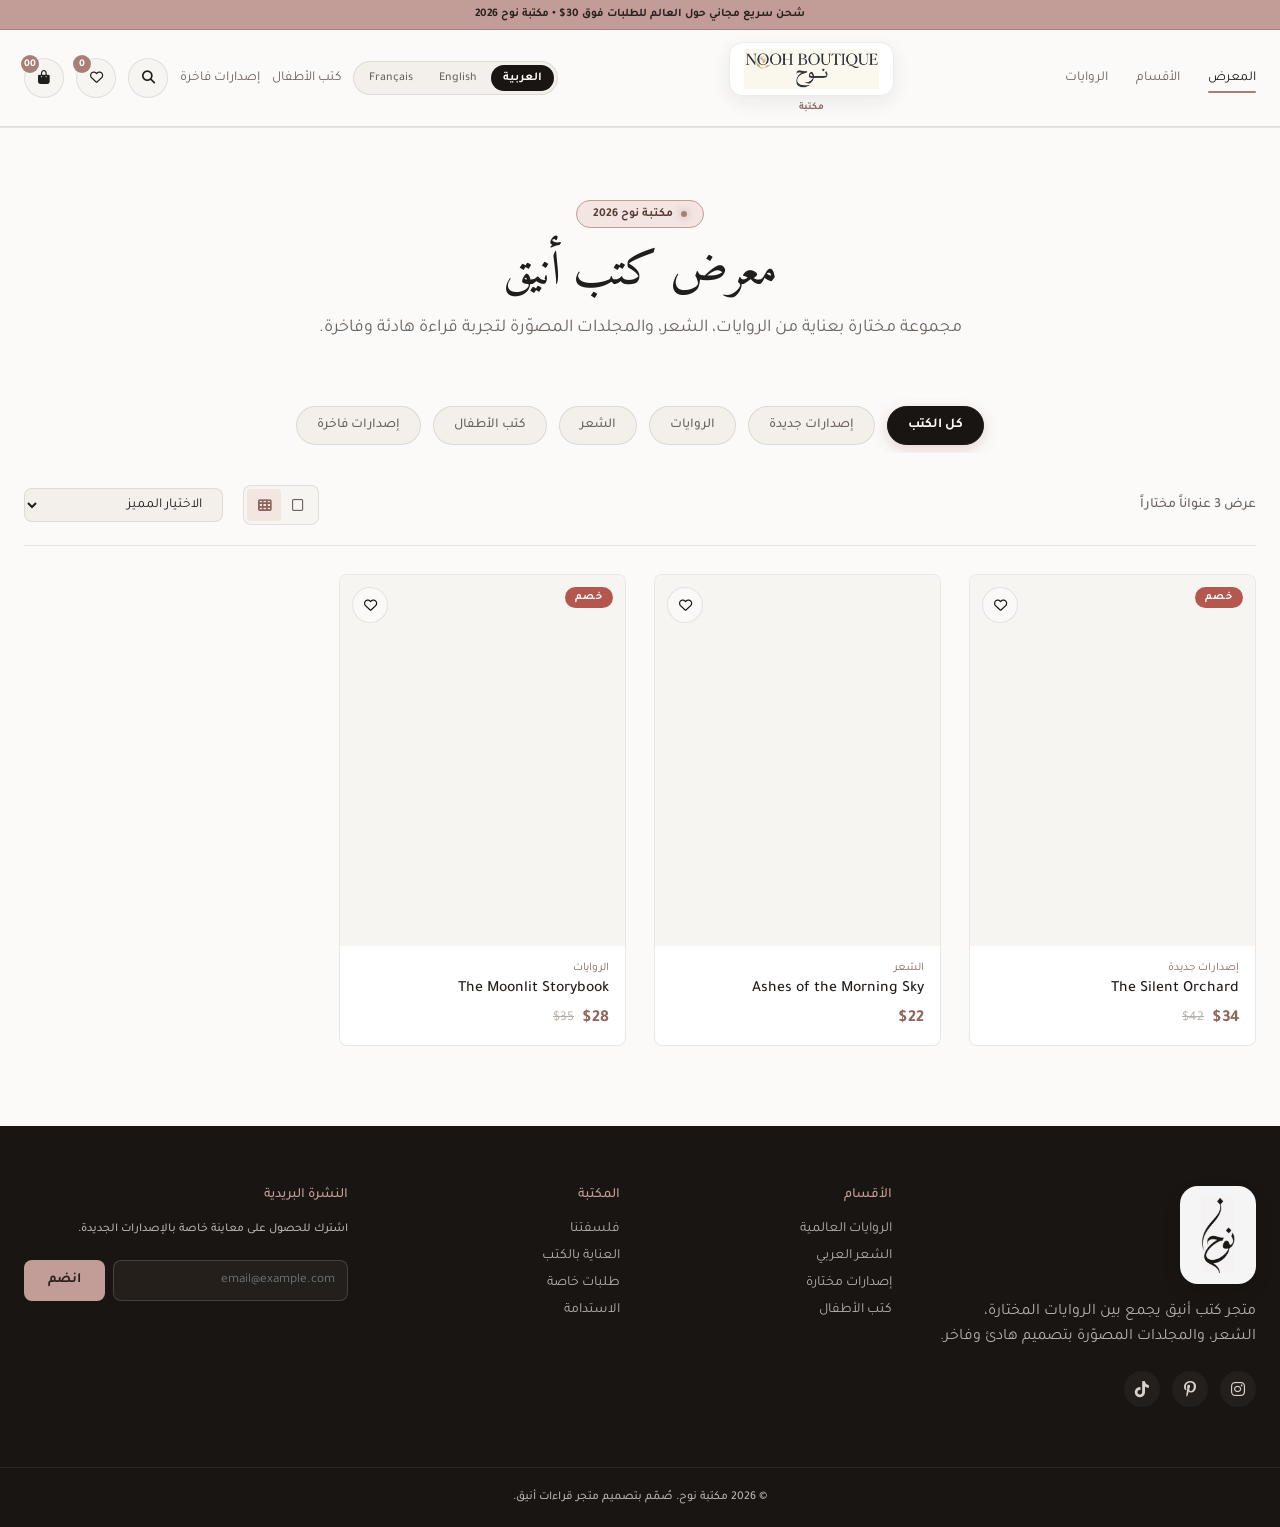
==== index.html @ 485dc90c "ui change" ====
<!DOCTYPE html>
<html lang="ar" dir="rtl">
<head>
<meta charset="UTF-8" />
<meta name="viewport" content="width=device-width, initial-scale=1.0" />
<title>NOOH Bookshop — نوح | مكتبة 2026</title>
<meta name="description" content="NOOH Bookshop — Curated books, poetry, and illustrated editions. مكتبة نوح — كتب مختارة، شعر، وإصدارات مصوّرة." />
<!-- Favicon = the calligraphy mark (save the 2nd generated logo as assets/nooh-mark.png) -->
<link rel="icon" type="image/png" href="nouh.jpg" />
<link rel="preconnect" href="https://fonts.googleapis.com" />
<link rel="preconnect" href="https://fonts.gstatic.com" crossorigin />
<link href="https://fonts.googleapis.com/css2?family=Libre+Caslon+Text:ital,wght@0,400;0,700;1,400&family=Hanken+Grotesk:wght@300;400;500;600;700&family=Amiri:wght@400;700&family=Tajawal:wght@300;400;500;700&display=swap" rel="stylesheet" />
<link rel="stylesheet" href="https://cdnjs.cloudflare.com/ajax/libs/font-awesome/6.5.1/css/all.min.css" />
<link rel="stylesheet" href="styles.css" />
</head>
<body>

<!-- ══ Announcement Bar ══ -->
<div class="announcement-bar" data-i18n="announcement">مرحبا بكم في متجر نوح</div>

<!-- ══ Header ══ -->
<header class="navbar-glass">
  <div class="nav-container">
    <button id="mobile-menu-toggle" class="nav-icon-btn mobile-only" aria-label="Menu"><i class="fa-solid fa-bars"></i></button>

    <nav class="nav-links desktop-only">
      <a href="#" class="nav-link active" data-i18n="nav_gallery">المعرض</a>
      <a href="#" class="nav-link" data-i18n="nav_collections">المجموعات</a>
      <a href="#" class="nav-link" data-i18n="nav_silk">حرير وساتان</a>
    </nav>

    <!-- BRAND LOGO -->
    <a href="#" class="brand-logo">
      <img src="assets/logo-nooh.png" alt="NOOH — نوح" class="brand-logo-img" />
      <span class="brand-sub" data-i18n="brand_sub">بوتيك</span>
    </a>

    <div class="nav-actions">
      <div class="lang-switcher" id="lang-switcher" role="group" aria-label="Language">
        <button class="lang-btn active" data-lang="ar">العربية</button>
        <button class="lang-btn" data-lang="en">English</button>
        <button class="lang-btn" data-lang="fr">Français</button>
      </div>
      <a href="#" class="nav-link desktop-only" data-i18n="nav_pearlcare">العناية باللؤلؤ</a>
      <a href="#" class="nav-link desktop-only" data-i18n="nav_bespoke">حسب الطلب</a>
      <button id="search-toggle-btn" class="nav-icon-btn" aria-label="Search"><i class="fa-solid fa-magnifying-glass"></i></button>
      <button class="nav-icon-btn" aria-label="Wishlist"><i class="fa-regular fa-heart"></i><span class="badge" id="wishlist-count">1</span></button>
      <button id="cart-btn" class="nav-icon-btn" aria-label="Cart"><i class="fa-solid fa-bag-shopping"></i><span class="badge" id="cart-count">02</span></button>
    </div>
  </div>

  <div class="search-overlay-bar" id="search-overlay">
    <div class="search-input-wrapper">
      <i class="fa-solid fa-magnifying-glass search-icon"></i>
      <input type="text" id="live-search-input" data-i18n-placeholder="search_placeholder" placeholder="ابحث عن اللؤلؤ، الحرير، البلازرات…" />
      <button id="clear-search" class="clear-search-btn" aria-label="Clear"><i class="fa-solid fa-xmark"></i></button>
    </div>
  </div>
</header>

<!-- ══ Mobile Drawer ══ -->
<div class="mobile-nav-overlay" id="mobile-nav-overlay"></div>
<aside class="mobile-nav-drawer" id="mobile-nav-drawer">
  <div class="mobile-drawer-header">
    <img src="assets/logo-nooh.png" alt="NOOH — نوح" class="drawer-logo-img" />
    <button id="close-mobile-nav" class="nav-icon-btn"><i class="fa-solid fa-xmark"></i></button>
  </div>
  <nav class="mobile-nav-links">
    <a href="#" class="mobile-link active"><i class="fa-regular fa-images"></i><span data-i18n="nav_gallery">المعرض</span></a>
    <a href="#" class="mobile-link"><i class="fa-regular fa-gem"></i><span data-i18n="nav_collections">المجموعات</span></a>
    <a href="#" class="mobile-link"><i class="fa-solid fa-feather"></i><span data-i18n="nav_silk">حرير وساتان</span></a>
    <a href="#" class="mobile-link"><i class="fa-regular fa-circle-dot"></i><span data-i18n="nav_pearlcare">العناية باللؤلؤ</span></a>
    <a href="#" class="mobile-link"><i class="fa-regular fa-pen-ruler"></i><span data-i18n="nav_bespoke">حسب الطلب</span></a>
  </nav>
</aside>

<!-- ══ Main ══ -->
<main class="main-wrapper">
  <section class="gallery-hero">
    <span class="tag-pill"><span class="dot"></span><span data-i18n="hero_tag">إصدار الطبيعة 2026</span></span>
    <h1 class="display-lg" data-i18n="hero_title">معرض احترافي مصقول</h1>
    <p class="body-lg" data-i18n="hero_desc">تشكيلة بورتريه حالمة تجمع بين بريق اللؤلؤ العضوي، وخامات المخمل الفاخرة، وقصّات انسيابية بحدٍّ أدنى من التفاصيل.</p>
  </section>

  <section class="filter-section">
    <div class="filter-pills-scroll" id="filter-pills">
      <button class="pill-btn active" data-category="all" data-i18n="pill_all">كل القطع</button>
      <button class="pill-btn" data-category="jewelry" data-i18n="pill_jewelry">مجوهرات اللؤلؤ</button>
      <button class="pill-btn" data-category="silk" data-i18n="pill_silk">حرير وساتان</button>
      <button class="pill-btn" data-category="tailored" data-i18n="pill_tailored">بلازرات مفصّلة</button>
      <button class="pill-btn" data-category="accessories" data-i18n="pill_accessories">إكسسوارات</button>
      <button class="pill-btn" data-category="care" data-i18n="pill_care">العناية باللؤلؤ</button>
    </div>
  </section>

  <section class="toolbar-section">
    <span id="results-count" class="label-lg text-muted"></span>
    <div class="toolbar-right">
      <div class="view-switcher">
        <button id="view-grid-1" class="view-btn" aria-label="Single column"><i class="fa-regular fa-square"></i></button>
        <button id="view-grid-2" class="view-btn active" aria-label="Grid"><i class="fa-solid fa-table-cells"></i></button>
      </div>
      <div class="custom-dropdown">
        <select id="sort-select" aria-label="Sort">
          <option value="featured" data-i18n="sort_featured">ترتيب مميز</option>
          <option value="price-low" data-i18n="sort_price_low">السعر: من الأقل إلى الأعلى</option>
          <option value="price-high" data-i18n="sort_price_high">السعر: من الأعلى إلى الأقل</option>
          <option value="newest" data-i18n="sort_newest">أحدث الوصلات</option>
        </select>
      </div>
    </div>
  </section>

  <section class="product-grid-container">
    <div id="product-grid" class="product-grid grid-2-col"></div>
    <div id="empty-state" class="empty-state hidden">
      <i class="fa-regular fa-gem empty-icon"></i>
      <h3 class="headline-md" data-i18n="empty_title">لا توجد قطع في المعرض</h3>
      <p class="body-md text-muted" data-i18n="empty_desc">جرّب تعديل عبارة البحث أو اختيار تصنيف آخر.</p>
      <button id="reset-filter-btn" class="btn btn-secondary" data-i18n="reset_filters">إعادة تعيين الكل</button>
    </div>
  </section>
</main>

<!-- ══ Quick View Modal ══ -->
<div id="quick-view-modal" class="modal-backdrop hidden">
  <div class="glass-modal">
    <button id="close-modal-btn" class="modal-close-btn"><i class="fa-solid fa-xmark"></i></button>
    <div class="modal-content-grid">
      <div class="modal-image-wrapper">
        <span id="modal-badge" class="badge-sale hidden" data-i18n="sale">تخفيض</span>
        <img id="modal-img" src="" alt="" />
      </div>
      <div class="modal-info">
        <span id="modal-category" class="card-category"></span>
        <h2 id="modal-title" class="headline-md"></h2>
        <div class="price-rating-row">
          <span id="modal-price" class="title-lg text-rose"></span>
          <span class="rating-stars"><i class="fa-solid fa-star"></i><i class="fa-solid fa-star"></i><i class="fa-solid fa-star"></i><i class="fa-solid fa-star"></i><i class="fa-solid fa-star-half-stroke"></i>&nbsp;(4.9)</span>
        </div>
        <p id="modal-desc" class="body-md text-muted"></p>
        <div class="option-group">
          <span class="label-lg text-muted" data-i18n="select_finish">اختر اللمعة / اللون</span>
          <div class="swatch-group">
            <button class="swatch-btn active" data-finish="sage"  style="background:#C29C96" title="Dusty Rose"></button>
            <button class="swatch-btn" data-finish="carbon" style="background:#211D1B" title="Carbon"></button>
            <button class="swatch-btn" data-finish="ivory" style="background:#EFECE8" title="Ivory"></button>
          </div>
        </div>
        <div class="action-row">
          <div class="qty-selector">
            <button id="modal-qty-minus" class="qty-btn">−</button>
            <span id="modal-qty-val" class="qty-val">1</span>
            <button id="modal-qty-plus" class="qty-btn">+</button>
          </div>
          <button id="modal-add-to-cart-btn" class="btn btn-primary flex-1">
            <i class="fa-brands fa-whatsapp"></i> <span data-i18n="want_purchase">أرغب بالشراء</span>
          </button>
        </div>
      </div>
    </div>
  </div>
</div>

<!-- ══ Cart Drawer ══ -->
<div id="cart-drawer-overlay" class="cart-drawer-overlay hidden"></div>
<aside id="cart-drawer" class="cart-drawer">
  <div class="cart-drawer-header">
    <div class="cart-title-group"><i class="fa-solid fa-bag-shopping"></i><span class="title-lg" data-i18n="cart_title">حقيبة تسوقك</span></div>
    <button id="close-cart-btn" class="nav-icon-btn"><i class="fa-solid fa-xmark"></i></button>
  </div>
  <div id="cart-items-container" class="cart-drawer-body"></div>
  <div class="cart-drawer-footer">
    <div class="summary-line"><span class="body-md text-muted" data-i18n="subtotal">المجموع الفرعي</span><span id="cart-subtotal" class="title-lg text-rose">$0.00</span></div>
    <p class="label-sm text-muted" data-i18n="checkout_note">تُحتسب الضرائب والشحن السريع حول العالم عند إتمام الطلب.</p>
    <button class="btn btn-primary btn-block mt-12"><span data-i18n="checkout_btn">إتمام الطلب</span> • <span id="checkout-total">$0.00</span></button>
  </div>
</aside>

<!-- ══ Footer ══ -->
<footer class="footer-section">
  <div class="footer-container">
    <div class="footer-brand">
      <span class="footer-logo-wrap"><img src="nouh.jpg" alt="نوح" class="footer-logo-img" /></span>
      <p class="body-md footer-text" data-i18n="footer_desc">مفهوم متجر أثيري يجمع لآلئ الباروك المستوحاة من الطبيعة مع جماليات المخمل ذات الفخامة الهادئة.</p>
      <div class="social-links">
        <a href="#" aria-label="Instagram"><i class="fa-brands fa-instagram"></i></a>
        <a href="#" aria-label="Pinterest"><i class="fa-brands fa-pinterest-p"></i></a>
        <a href="#" aria-label="TikTok"><i class="fa-brands fa-tiktok"></i></a>
      </div>
    </div>
    <div class="footer-col">
      <h4 class="label-lg footer-head" data-i18n="col_collections">المجموعات</h4>
      <a href="#" data-i18n="link_tahitian">لآلئ تاهيتي</a>
      <a href="#" data-i18n="link_southsea">لآلئ البحار الجنوبية الذهبية</a>
      <a href="#" data-i18n="link_baroque">إصدارات باروك</a>
      <a href="#" data-i18n="link_silkvelvet">أزياء الحرير والمخمل</a>
    </div>
    <div class="footer-col">
      <h4 class="label-lg footer-head" data-i18n="col_atelier">المشغل</h4>
      <a href="#" data-i18n="link_philosophy">فلسفتنا</a>
      <a href="#" data-i18n="link_luster">العناية بلمعة اللؤلؤ</a>
      <a href="#" data-i18n="link_commissions">طلبات خاصة</a>
      <a href="#" data-i18n="link_sustainability">الاستدامة</a>
    </div>
    <div class="footer-col">
      <h4 class="label-lg footer-head" data-i18n="col_newsletter">النشرة البريدية</h4>
      <p class="label-sm footer-text" data-i18n="news_desc">اشترك للحصول على معاينة خاصة للإصدارات الجديدة.</p>
      <form id="newsletter-form" class="newsletter-form">
        <input type="email" required placeholder="email@example.com" aria-label="Email" />
        <button class="btn btn-rose" type="submit" data-i18n="join">انضم</button>
      </form>
    </div>
  </div>
  <div class="footer-bottom"><span class="label-sm footer-text" data-i18n="footer_bottom">© 2026 بوتيك نوح. صُمّم بمواصفات المتجر الأثيري.</span></div>
</footer>

<div id="toast-container" class="toast-container"></div>
<script src="https://cdn.jsdelivr.net/npm/@supabase/supabase-js@2"></script>
<script src="script.js"></script>
</body>
</html>
---- styles.css ----
/* ==========================================================================
   NOOH Boutique — Ivory / Ink / Dusty Rose (#C29C96) — coherent with the logo
========================================================================== */
:root {
  /* Ivory surfaces (logo paper tone) */
  --color-surface: #FBFAF8;
  --color-surface-dim: #F6F4F1;
  --color-surface-bright: #FFFFFF;
  --color-surface-container-lowest: #F7F5F2;
  --color-surface-container-low: #F3F0EC;
  --color-surface-container: #EDEAE5;
  --color-surface-container-high: #E3DFD9;
  --color-surface-container-highest: #D5D0C9;
  /* Ink (logo black) */
  --color-on-surface: #211D1B;
  --color-on-surface-variant: #6E6560;
  --color-outline: #B7ADA6;
  --color-outline-variant: #E4DED7;
  /* Dusty rose accent */
  --color-primary: #C29C96;
  --color-on-primary: #FFFFFF;
  --color-primary-container: #F2E5E2;
  --color-on-primary-container: #5A3B35;
  --color-rose-deep: #A87F76;
  --color-rose-ink: #8E655C;
  --color-secondary: #8A817C;
  --color-soft-sage: #C29C96;
  --color-suede: #F4F1ED;
  --color-flour: #211D1B;
  --color-carbon: #191512;
  --color-carbon-muted: #2C2724;
  --color-sale-red: #B4574E;
  --hairline: rgba(33, 29, 27, 0.10);
  /* Fonts */
  --font-display: 'Libre Caslon Text', Georgia, serif;
  --font-body: 'Hanken Grotesk', -apple-system, BlinkMacSystemFont, "Segoe UI", sans-serif;
  /* Radius */
  --radius-sm: 0.25rem; --radius-default: 0.5rem; --radius-md: 0.75rem;
  --radius-lg: 1rem; --radius-xl: 1.5rem; --radius-full: 9999px;
  --spacing-gutter: 24px; --container-max: 1440px;
  --transition-smooth: all 0.3s cubic-bezier(0.25, 0.8, 0.25, 1);
  --transition-bounce: all 0.4s cubic-bezier(0.175, 0.885, 0.32, 1.275);
}
/* Arabic typography — elegant Amiri for display, Tajawal for UI */
html[lang="ar"] { --font-display: 'Amiri', 'Libre Caslon Text', serif; --font-body: 'Tajawal', 'Hanken Grotesk', sans-serif; }
html[lang="ar"] .label-lg, html[lang="ar"] .label-sm, html[lang="ar"] .nav-link,
html[lang="ar"] .brand-sub, html[lang="ar"] .announcement-bar, html[lang="ar"] .tag-pill,
html[lang="ar"] .card-category, html[lang="ar"] .btn, html[lang="ar"] .lang-btn { letter-spacing: 0; }

*, *::before, *::after { box-sizing: border-box; margin: 0; padding: 0; }
html { scroll-behavior: smooth; font-size: 16px; background: var(--color-surface); color: var(--color-on-surface); font-family: var(--font-body); -webkit-font-smoothing: antialiased; }
body { min-height: 100vh; display: flex; flex-direction: column; overflow-x: hidden; background: var(--color-surface); color: var(--color-on-surface); }
a { color: inherit; text-decoration: none; transition: var(--transition-smooth); }
button { cursor: pointer; border: none; background: none; font-family: inherit; color: inherit; }
img { max-width: 100%; height: auto; display: block; object-fit: cover; }
input, select { font-family: inherit; color: inherit; outline: none; }
::selection { background: var(--color-primary); color: #211D1B; }

/* Typography utilities */
.display-lg { font-family: var(--font-display); font-size: clamp(2.2rem, 5vw, 3rem); font-weight: 400; line-height: 1.2; letter-spacing: -0.02em; }
.headline-lg { font-family: var(--font-display); font-size: clamp(1.6rem, 4vw, 2rem); line-height: 1.25; }
.headline-md { font-family: var(--font-display); font-size: 1.5rem; line-height: 1.33; }
.title-lg { font-family: var(--font-body); font-size: 1.25rem; font-weight: 600; line-height: 1.4; letter-spacing: 0.05em; }
.body-lg { font-family: var(--font-body); font-size: 1.125rem; line-height: 1.6; color: var(--color-on-surface-variant); }
.body-md { font-family: var(--font-body); font-size: 1rem; line-height: 1.6; }
.label-lg { font-family: var(--font-body); font-size: 0.875rem; font-weight: 500; line-height: 1.4; letter-spacing: 0.1em; text-transform: uppercase; }
.label-sm { font-family: var(--font-body); font-size: 0.75rem; font-weight: 500; line-height: 1.4; letter-spacing: 0.05em; }
.text-muted { color: var(--color-on-surface-variant); }
.text-sage, .text-rose { color: var(--color-rose-ink); }
.text-flour { color: var(--color-flour); }
.mt-12 { margin-top: 12px; } .flex-1 { flex: 1; } .hidden { display: none !important; }

/* ── Announcement ── */
.announcement-bar { background: var(--color-primary); color: #2A211D; text-align: center; padding: 8px 16px; font-size: 0.725rem; font-weight: 600; letter-spacing: 0.12em; border-bottom: 1px solid var(--color-rose-deep); }

/* ── Navbar ── */
.navbar-glass { position: sticky; top: 0; z-index: 100; background: rgba(251, 250, 248, 0.92); backdrop-filter: blur(16px); -webkit-backdrop-filter: blur(16px); border-bottom: 1px solid var(--hairline); }
.nav-container { max-width: var(--container-max); margin: 0 auto; padding: 12px var(--spacing-gutter); display: flex; align-items: center; justify-content: space-between; gap: 16px; }
.brand-logo { display: flex; flex-direction: column; align-items: center; gap: 6px; }
.brand-logo-img {
  height: 54px;
  width: auto;
  object-fit: contain;
  border-radius: 14px;
  background: rgba(255,255,255,0.9);
  padding: 6px 14px;
  border: 1px solid rgba(33, 29, 27, 0.08);
  box-shadow: 0 6px 18px rgba(33, 29, 27, 0.08);
}
.drawer-logo-img {
  height: 44px;
  width: auto;
  object-fit: contain;
  border-radius: 12px;
  background: rgba(255,255,255,0.9);
  padding: 6px 12px;
  border: 1px solid rgba(33, 29, 27, 0.08);
}
.brand-sub { font-size: 0.625rem; letter-spacing: 0.35em; color: var(--color-rose-ink); text-transform: uppercase; font-weight: 600; }
.nav-links { display: flex; align-items: center; gap: 28px; }
.nav-link { font-size: 0.85rem; letter-spacing: 0.08em; text-transform: uppercase; color: var(--color-on-surface-variant); position: relative; padding: 4px 0; }
.nav-link:hover, .nav-link.active { color: var(--color-on-surface); }
.nav-link.active::after, .nav-link:hover::after { content: ''; position: absolute; bottom: -2px; inset-inline-start: 0; width: 100%; height: 2px; background: var(--color-rose-deep); border-radius: var(--radius-full); }
.nav-actions { display: flex; align-items: center; gap: 12px; }
.nav-icon-btn { position: relative; width: 40px; height: 40px; border-radius: var(--radius-full); display: flex; align-items: center; justify-content: center; background: var(--color-surface-container-lowest); border: 1px solid var(--hairline); transition: var(--transition-smooth); }
.nav-icon-btn:hover { background: var(--color-primary-container); color: var(--color-rose-ink); border-color: var(--color-primary); }
.nav-icon-btn .badge { position: absolute; top: -4px; right: -4px; background: var(--color-rose-deep); color: #fff; font-size: 0.65rem; font-weight: 700; width: 18px; height: 18px; border-radius: var(--radius-full); display: flex; align-items: center; justify-content: center; }

/* Language switcher */
.lang-switcher { display: flex; align-items: center; gap: 2px; background: var(--color-surface-container-low); border: 1px solid var(--hairline); border-radius: var(--radius-full); padding: 3px; }
.lang-btn { padding: 6px 12px; font-size: 0.75rem; font-weight: 500; border-radius: var(--radius-full); color: var(--color-on-surface-variant); transition: var(--transition-smooth); }
.lang-btn:hover:not(.active) { color: var(--color-rose-ink); }
.lang-btn.active { background: var(--color-carbon); color: var(--color-surface); font-weight: 600; }

/* Search overlay */
.search-overlay-bar { max-height: 0; overflow: hidden; transition: max-height 0.35s cubic-bezier(0.4, 0, 0.2, 1); background: var(--color-surface-dim); border-top: 1px solid var(--hairline); }
.search-overlay-bar.active { max-height: 80px; padding: 14px var(--spacing-gutter); }
.search-input-wrapper { max-width: 700px; margin: 0 auto; position: relative; display: flex; align-items: center; }
.search-input-wrapper .search-icon { position: absolute; left: 16px; color: var(--color-rose-deep); }
.search-input-wrapper input { width: 100%; padding: 12px 48px; background: var(--color-surface-container-low); border: 1px solid var(--hairline); border-radius: var(--radius-full); font-size: 0.95rem; transition: var(--transition-smooth); }
.search-input-wrapper input:focus { border-color: var(--color-rose-deep); box-shadow: 0 0 12px rgba(194, 156, 150, 0.3); }
.clear-search-btn { position: absolute; right: 16px; color: var(--color-on-surface-variant); }

/* Mobile drawer */
.mobile-nav-overlay { position: fixed; inset: 0; background: rgba(25, 21, 18, 0.5); backdrop-filter: blur(4px); z-index: 200; opacity: 0; pointer-events: none; transition: opacity 0.3s ease; }
.mobile-nav-overlay.active { opacity: 1; pointer-events: auto; }
.mobile-nav-drawer { position: fixed; top: 0; left: 0; bottom: 0; width: 280px; background: var(--color-surface); z-index: 201; transform: translateX(-100%); transition: transform 0.35s cubic-bezier(0.25, 0.8, 0.25, 1); display: flex; flex-direction: column; padding: 20px; border-right: 1px solid var(--hairline); }
.mobile-nav-drawer.active { transform: translateX(0); }
.mobile-drawer-header { display: flex; align-items: center; justify-content: space-between; padding-bottom: 16px; border-bottom: 1px solid var(--hairline); }
.mobile-nav-links { display: flex; flex-direction: column; gap: 8px; margin-top: 20px; }
.mobile-link { font-size: 1rem; padding: 10px 12px; border-radius: var(--radius-default); display: flex; align-items: center; gap: 12px; color: var(--color-on-surface-variant); }
.mobile-link i { color: var(--color-rose-deep); }
.mobile-link.active, .mobile-link:hover { background: var(--color-primary-container); color: var(--color-on-surface); }

/* ── Main / Hero ── */
.main-wrapper { max-width: var(--container-max); margin: 0 auto; padding: 32px var(--spacing-gutter) 80px; width: 100%; }
.gallery-hero { text-align: center; padding: 40px 16px 32px; display: flex; flex-direction: column; align-items: center; }
.tag-pill { display: inline-flex; align-items: center; gap: 8px; padding: 6px 16px; background: var(--color-primary-container); border: 1px solid var(--color-primary); border-radius: var(--radius-full); color: var(--color-on-primary-container); font-size: 0.75rem; font-weight: 600; letter-spacing: 0.15em; margin-bottom: 16px; }
.tag-pill .dot { width: 6px; height: 6px; background: var(--color-rose-deep); border-radius: var(--radius-full); box-shadow: 0 0 8px var(--color-primary); }
.gallery-hero p { max-width: 680px; margin-top: 12px; }

/* Filter pills */
.filter-section { margin: 24px 0 32px; }
.filter-pills-scroll { display: flex; align-items: center; justify-content: center; gap: 12px; overflow-x: auto; padding: 8px 4px; scrollbar-width: none; }
.filter-pills-scroll::-webkit-scrollbar { display: none; }
.pill-btn { display: inline-flex; align-items: center; gap: 8px; padding: 10px 20px; background: var(--color-surface-container-low); border: 1px solid var(--hairline); border-radius: var(--radius-full); font-size: 0.85rem; font-weight: 500; color: var(--color-on-surface-variant); white-space: nowrap; transition: var(--transition-smooth); }
.pill-btn:hover { background: var(--color-primary-container); border-color: var(--color-primary); color: var(--color-rose-ink); }
.pill-btn.active { background: var(--color-carbon); border-color: var(--color-carbon); color: var(--color-surface); font-weight: 600; box-shadow: 0 4px 14px rgba(194, 156, 150, 0.4); }

/* Toolbar */
.toolbar-section { display: flex; align-items: center; justify-content: space-between; flex-wrap: wrap; gap: 16px; padding-bottom: 20px; margin-bottom: 28px; border-bottom: 1px solid var(--hairline); }
.toolbar-right { display: flex; align-items: center; gap: 20px; }
.view-switcher { display: flex; align-items: center; background: var(--color-surface-container-lowest); border: 1px solid var(--hairline); border-radius: var(--radius-default); padding: 3px; }
.view-btn { width: 34px; height: 32px; display: flex; align-items: center; justify-content: center; border-radius: var(--radius-sm); color: var(--color-on-surface-variant); transition: var(--transition-smooth); }
.view-btn.active, .view-btn:hover { background: var(--color-primary-container); color: var(--color-rose-ink); }
.custom-dropdown select { background: var(--color-surface-container-low); border: 1px solid var(--hairline); border-radius: var(--radius-default); padding: 8px 16px; font-size: 0.85rem; cursor: pointer; }
.custom-dropdown select:focus { border-color: var(--color-rose-deep); }

/* ── Product grid & cards ── */
.product-grid { display: grid; gap: 28px; }
.product-grid.grid-2-col { grid-template-columns: repeat(2, 1fr); }
.product-grid.grid-1-col { grid-template-columns: 1fr; max-width: 650px; margin: 0 auto; }
@media (min-width: 1024px) { .product-grid.grid-2-col { grid-template-columns: repeat(4, 1fr); } }
.product-card { background: var(--color-surface-bright); border-radius: var(--radius-default); overflow: hidden; display: flex; flex-direction: column; border: 1px solid var(--hairline); transition: var(--transition-smooth); position: relative; }
.product-card:hover { transform: translateY(-6px); box-shadow: 0 12px 30px rgba(168, 127, 118, 0.18); border-color: var(--color-primary); }
.card-image-wrapper { position: relative; width: 100%; padding-top: 130%; overflow: hidden; background: var(--color-surface-container-lowest); cursor: pointer; }
.card-image-wrapper img { position: absolute; inset: 0; width: 100%; height: 100%; transition: transform 0.6s cubic-bezier(0.25, 1, 0.5, 1); }
.product-card:hover .card-image-wrapper img { transform: scale(1.05); }
.badge-sale { position: absolute; top: 12px; left: 12px; background: var(--color-sale-red); color: #fff; font-size: 0.68rem; font-weight: 700; letter-spacing: 0.1em; padding: 4px 10px; border-radius: var(--radius-full); z-index: 2; }
.wishlist-card-btn { position: absolute; top: 12px; right: 12px; width: 36px; height: 36px; border-radius: var(--radius-full); background: rgba(251, 250, 248, 0.8); backdrop-filter: blur(8px); border: 1px solid var(--hairline); color: var(--color-carbon); display: flex; align-items: center; justify-content: center; z-index: 2; transition: var(--transition-bounce); }
.wishlist-card-btn:hover, .wishlist-card-btn.active { background: var(--color-carbon); color: var(--color-primary); }
.quick-add-overlay { position: absolute; bottom: 0; left: 0; right: 0; padding: 12px; background: linear-gradient(to top, rgba(25, 21, 18, 0.92), transparent); display: flex; gap: 8px; transform: translateY(100%); opacity: 0; transition: var(--transition-smooth); z-index: 3; }
.product-card:hover .quick-add-overlay { transform: translateY(0); opacity: 1; }
.card-details { padding: 16px; display: flex; flex-direction: column; flex: 1; cursor: pointer; }
.card-category { font-size: 0.725rem; letter-spacing: 0.12em; color: var(--color-rose-ink); text-transform: uppercase; margin-bottom: 4px; }
.card-title { font-family: var(--font-body); font-size: 0.975rem; font-weight: 500; line-height: 1.4; margin-bottom: 8px; display: -webkit-box; -webkit-line-clamp: 2; -webkit-box-orient: vertical; overflow: hidden; }
.card-price-row { margin-top: auto; display: flex; align-items: center; gap: 8px; }
.card-price { font-size: 1.05rem; font-weight: 600; color: var(--color-rose-ink); }
.card-old-price { font-size: 0.85rem; text-decoration: line-through; color: var(--color-outline); }

/* Buttons */
.btn { display: inline-flex; align-items: center; justify-content: center; gap: 8px; padding: 12px 24px; border-radius: var(--radius-default); font-size: 0.875rem; font-weight: 600; letter-spacing: 0.05em; transition: var(--transition-smooth); }
.btn-primary { background: var(--color-carbon); color: #FCFBF9; }
.btn-primary:hover { background: var(--color-rose-deep); transform: scale(1.02); box-shadow: 0 6px 20px rgba(194, 156, 150, 0.45); }
.btn-secondary { border: 1px solid rgba(33, 29, 27, 0.3); color: var(--color-carbon); }
.btn-secondary:hover { border-color: var(--color-carbon); background: var(--color-primary-container); }
.btn-rose { background: var(--color-primary); color: #2A211D; }
.btn-rose:hover { background: var(--color-rose-deep); color: #fff; }
.btn-sm { padding: 8px 16px; font-size: 0.775rem; }
.btn-block { width: 100%; }

/* Empty state */
.empty-state { text-align: center; padding: 60px 20px; background: var(--color-surface-container-low); border-radius: var(--radius-xl); border: 1px dashed rgba(33, 29, 27, 0.2); margin: 40px auto; max-width: 500px; }
.empty-icon { font-size: 2.5rem; color: var(--color-rose-deep); margin-bottom: 16px; }
.empty-state p { margin: 8px 0 24px; }
.loading-row { display: flex; align-items: center; justify-content: center; gap: 10px; padding: 60px 20px; color: var(--color-on-surface-variant); }

/* ── Modal ── */
.modal-backdrop { position: fixed; inset: 0; background: rgba(25, 21, 18, 0.7); backdrop-filter: blur(12px); z-index: 300; display: flex; align-items: center; justify-content: center; padding: 20px; transition: opacity 0.3s ease; }
.glass-modal { background: var(--color-surface-bright); border: 1px solid var(--hairline); border-radius: var(--radius-xl); width: 100%; max-width: 900px; max-height: 90vh; overflow-y: auto; position: relative; box-shadow: 0 20px 60px rgba(25, 21, 18, 0.35); }
.modal-close-btn { position: absolute; top: 16px; right: 16px; width: 38px; height: 38px; border-radius: var(--radius-full); background: rgba(25, 21, 18, 0.55); color: #fff; z-index: 10; display: flex; align-items: center; justify-content: center; }
.modal-close-btn:hover { background: var(--color-sale-red); }
.modal-content-grid { display: grid; grid-template-columns: 1fr; }
@media (min-width: 768px) { .modal-content-grid { grid-template-columns: 1fr 1fr; } }
.modal-image-wrapper { position: relative; background: var(--color-surface-container-lowest); min-height: 380px; }
.modal-image-wrapper img { width: 100%; height: 100%; }
.modal-image-wrapper .badge-sale { top: 16px; left: 16px; }
.modal-info { padding: 32px; display: flex; flex-direction: column; }
.price-rating-row { display: flex; align-items: center; justify-content: space-between; margin: 12px 0 16px; }
.rating-stars { color: var(--color-rose-deep); font-size: 0.85rem; display: flex; align-items: center; gap: 4px; }
.option-group { margin: 20px 0; }
.swatch-group { display: flex; gap: 12px; margin-top: 8px; }
.swatch-btn { width: 32px; height: 32px; border-radius: var(--radius-full); border: 2px solid transparent; cursor: pointer; transition: var(--transition-smooth); }
.swatch-btn.active { border-color: var(--color-carbon); transform: scale(1.15); }
.action-row { display: flex; gap: 16px; margin-top: auto; padding-top: 20px; }
.qty-selector { display: flex; align-items: center; background: var(--color-surface-container-high); border: 1px solid var(--hairline); border-radius: var(--radius-default); overflow: hidden; }
.qty-btn { width: 36px; height: 40px; font-size: 1.1rem; }
.qty-btn:hover { background: var(--color-primary-container); color: var(--color-rose-ink); }
.qty-val { padding: 0 12px; font-weight: 600; }

/* ── Cart drawer ── */
.cart-drawer-overlay { position: fixed; inset: 0; background: rgba(25, 21, 18, 0.5); backdrop-filter: blur(4px); z-index: 250; transition: opacity 0.3s ease; }
.cart-drawer { position: fixed; top: 0; right: 0; bottom: 0; width: 100%; max-width: 420px; background: var(--color-surface); z-index: 251; display: flex; flex-direction: column; border-left: 1px solid var(--hairline); transform: translateX(100%); transition: transform 0.35s cubic-bezier(0.25, 0.8, 0.25, 1); }
.cart-drawer.active { transform: translateX(0); }
.cart-drawer-header { padding: 20px 24px; display: flex; align-items: center; justify-content: space-between; border-bottom: 1px solid var(--hairline); }
.cart-title-group { display: flex; align-items: center; gap: 12px; color: var(--color-rose-ink); }
.cart-drawer-body { flex: 1; overflow-y: auto; padding: 24px; display: flex; flex-direction: column; gap: 20px; }
.cart-item { display: flex; gap: 16px; background: var(--color-surface-container-low); padding: 12px; border-radius: var(--radius-default); border: 1px solid var(--hairline); }
.cart-item-img { width: 70px; height: 85px; border-radius: var(--radius-sm); }
.cart-item-details { flex: 1; display: flex; flex-direction: column; }
.cart-item-title { font-size: 0.9rem; font-weight: 500; }
.cart-item-price { font-size: 0.9rem; color: var(--color-rose-ink); margin-top: 4px; }
.cart-item-controls { display: flex; align-items: center; justify-content: space-between; margin-top: auto; }
.remove-item-btn { color: var(--color-outline); font-size: 0.8rem; }
.remove-item-btn:hover { color: var(--color-sale-red); }
.cart-drawer-footer { padding: 24px; background: var(--color-surface-container-lowest); border-top: 1px solid var(--hairline); }
.summary-line { display: flex; justify-content: space-between; align-items: center; margin-bottom: 8px; }

/* ── Toasts ── */
.toast-container { position: fixed; bottom: 24px; right: 24px; z-index: 400; display: flex; flex-direction: column; gap: 12px; pointer-events: none; }
.toast { background: var(--color-carbon); border: 1px solid var(--color-rose-deep); color: #F6F4F1; padding: 14px 20px; border-radius: var(--radius-default); box-shadow: 0 10px 25px rgba(25, 21, 18, 0.4); display: flex; align-items: center; gap: 12px; font-size: 0.875rem; pointer-events: auto; animation: slideInRight 0.35s ease forwards; }
.toast i { color: var(--color-primary); }
@keyframes slideInRight { from { transform: translateX(100%); opacity: 0; } to { transform: translateX(0); opacity: 1; } }
@keyframes slideInLeft  { from { transform: translateX(-100%); opacity: 0; } to { transform: translateX(0); opacity: 1; } }

/* ── Footer (ink inversion of the logo) ── */
.footer-section { background: var(--color-carbon); margin-top: auto; }
.footer-container { max-width: var(--container-max); margin: 0 auto; padding: 60px var(--spacing-gutter); display: grid; grid-template-columns: 1fr; gap: 40px; }
@media (min-width: 768px) { .footer-container { grid-template-columns: 1.4fr 1fr 1fr 1.4fr; } }
.footer-logo-wrap {
  display: inline-flex;
  align-items: center;
  justify-content: center;
  background: rgba(255,255,255,0.96);
  border-radius: 18px;
  padding: 10px 20px;
  margin-bottom: 16px;
  border: 1px solid rgba(255,255,255,0.08);
  box-shadow: 0 8px 18px rgba(0,0,0,0.12);
}
.footer-logo-img {
  height: 76px;
  width: auto;
  object-fit: contain;
  display: block;
}
.footer-text { color: #B7B0AA; }
.footer-brand p { max-width: 320px; margin-bottom: 20px; }
.social-links { display: flex; gap: 12px; }
.social-links a { width: 36px; height: 36px; border-radius: var(--radius-full); background: #241F1B; display: flex; align-items: center; justify-content: center; color: #D8D2CC; }
.social-links a:hover { background: var(--color-primary); color: var(--color-carbon); }
.footer-col { display: flex; flex-direction: column; gap: 10px; }
.footer-col a { font-size: 0.875rem; color: #B7B0AA; }
.footer-col a:hover { color: var(--color-primary); }
.footer-head { color: var(--color-primary); margin-bottom: 6px; }
.newsletter-form { display: flex; gap: 8px; margin-top: 12px; }
.newsletter-form input { flex: 1; background: #241F1B; border: 1px solid rgba(251, 250, 248, 0.15); border-radius: var(--radius-default); padding: 10px 12px; color: #F6F4F1; }
.newsletter-form input:focus { border-color: var(--color-primary); }
.footer-bottom { text-align: center; padding: 20px var(--spacing-gutter); border-top: 1px solid rgba(251, 250, 248, 0.08); }

/* ── RTL (Arabic) mirroring ── */
[dir="rtl"] .search-input-wrapper .search-icon { left: auto; right: 16px; }
[dir="rtl"] .clear-search-btn { right: auto; left: 16px; }
[dir="rtl"] .mobile-nav-drawer { left: auto; right: 0; border-right: none; border-left: 1px solid var(--hairline); transform: translateX(100%); }
[dir="rtl"] .mobile-nav-drawer.active { transform: translateX(0); }
[dir="rtl"] .cart-drawer { right: auto; left: 0; border-left: none; border-right: 1px solid var(--hairline); transform: translateX(-100%); }
[dir="rtl"] .cart-drawer.active { transform: translateX(0); }
[dir="rtl"] .toast-container { right: auto; left: 24px; }
[dir="rtl"] .toast { animation-name: slideInLeft; }
[dir="rtl"] .badge-sale { left: auto; right: 12px; }
[dir="rtl"] .wishlist-card-btn { right: auto; left: 12px; }
[dir="rtl"] .modal-close-btn { right: auto; left: 16px; }
[dir="rtl"] .nav-icon-btn .badge { right: auto; left: -4px; }

@media (min-width: 768px) { .mobile-only { display: none !important; } }
@media (min-width: 768px) and (max-width: 1023px) {
  .nav-container { padding: 12px 20px; }
  .product-grid.grid-2-col { grid-template-columns: repeat(3, minmax(0, 1fr)); }
  .toolbar-section { flex-direction: column; align-items: flex-start; }
  .toolbar-right { width: 100%; justify-content: space-between; }
  .footer-container { padding: 48px 20px; }
}

@media (max-width: 1023px) {
  .nav-container { flex-wrap: wrap; gap: 10px; }
  .nav-actions { margin-inline-start: auto; flex-wrap: wrap; justify-content: flex-end; }
  .main-wrapper { padding: 28px 20px 72px; }
  .search-overlay-bar.active { padding: 14px 20px; }
  .modal-backdrop { padding: 0; }
  .glass-modal { border-radius: 0; max-height: 100vh; }
}

@media (max-width: 767px) {
  .desktop-only { display: none !important; }
  .brand-logo-img { height: 40px; }
  .nav-container { padding: 10px 16px; gap: 8px; }
  .nav-actions { width: 100%; justify-content: flex-end; gap: 6px; }
  .nav-icon-btn { width: 36px; height: 36px; }
  .lang-switcher { gap: 0; }
  .lang-btn { padding: 5px 9px; font-size: 0.68rem; }
  .search-overlay-bar.active { padding: 12px 16px; }
  .search-input-wrapper input { padding: 11px 44px; font-size: 0.9rem; }
  .gallery-hero { padding: 24px 8px 20px; }
  .filter-pills-scroll { justify-content: flex-start; }
  .pill-btn { padding: 9px 14px; font-size: 0.8rem; }
  .toolbar-section { flex-direction: column; align-items: flex-start; gap: 14px; margin-bottom: 22px; }
  .toolbar-right { width: 100%; justify-content: space-between; gap: 12px; }
  .product-grid.grid-2-col { grid-template-columns: 1fr; gap: 20px; }
  .quick-add-overlay { flex-direction: column; }
  .modal-info { padding: 24px 18px; }
  .modal-image-wrapper { min-height: 240px; }
  .action-row { flex-direction: column; }
  .qty-selector { align-self: flex-start; }
  .cart-drawer { max-width: 100%; }
  .cart-drawer-body { padding: 20px 16px; }
  .cart-drawer-footer { padding: 20px 16px 24px; }
  .footer-container { grid-template-columns: 1fr; gap: 24px; padding: 40px 16px; }
  .newsletter-form { flex-direction: column; }
  .toast-container { right: 12px; left: 12px; bottom: 12px; }
  [dir="rtl"] .toast-container { right: 12px; left: 12px; bottom: 12px; }
}

@media (max-width: 480px) {
  .main-wrapper { padding: 20px 12px 56px; }
  .nav-container { padding: 8px 12px; }
  .brand-logo-img { height: 36px; }
  .nav-icon-btn { width: 34px; height: 34px; }
  .lang-btn { padding: 5px 7px; font-size: 0.64rem; }
  .display-lg { font-size: clamp(1.8rem, 8vw, 2.4rem); }
  .body-lg { font-size: 1rem; }
  .card-details { padding: 14px; }
  .card-title { font-size: 0.9rem; }
  .btn { padding: 10px 16px; font-size: 0.8rem; }
  .modal-close-btn { top: 12px; right: 12px; }
  [dir="rtl"] .modal-close-btn { left: 12px; right: auto; }
}
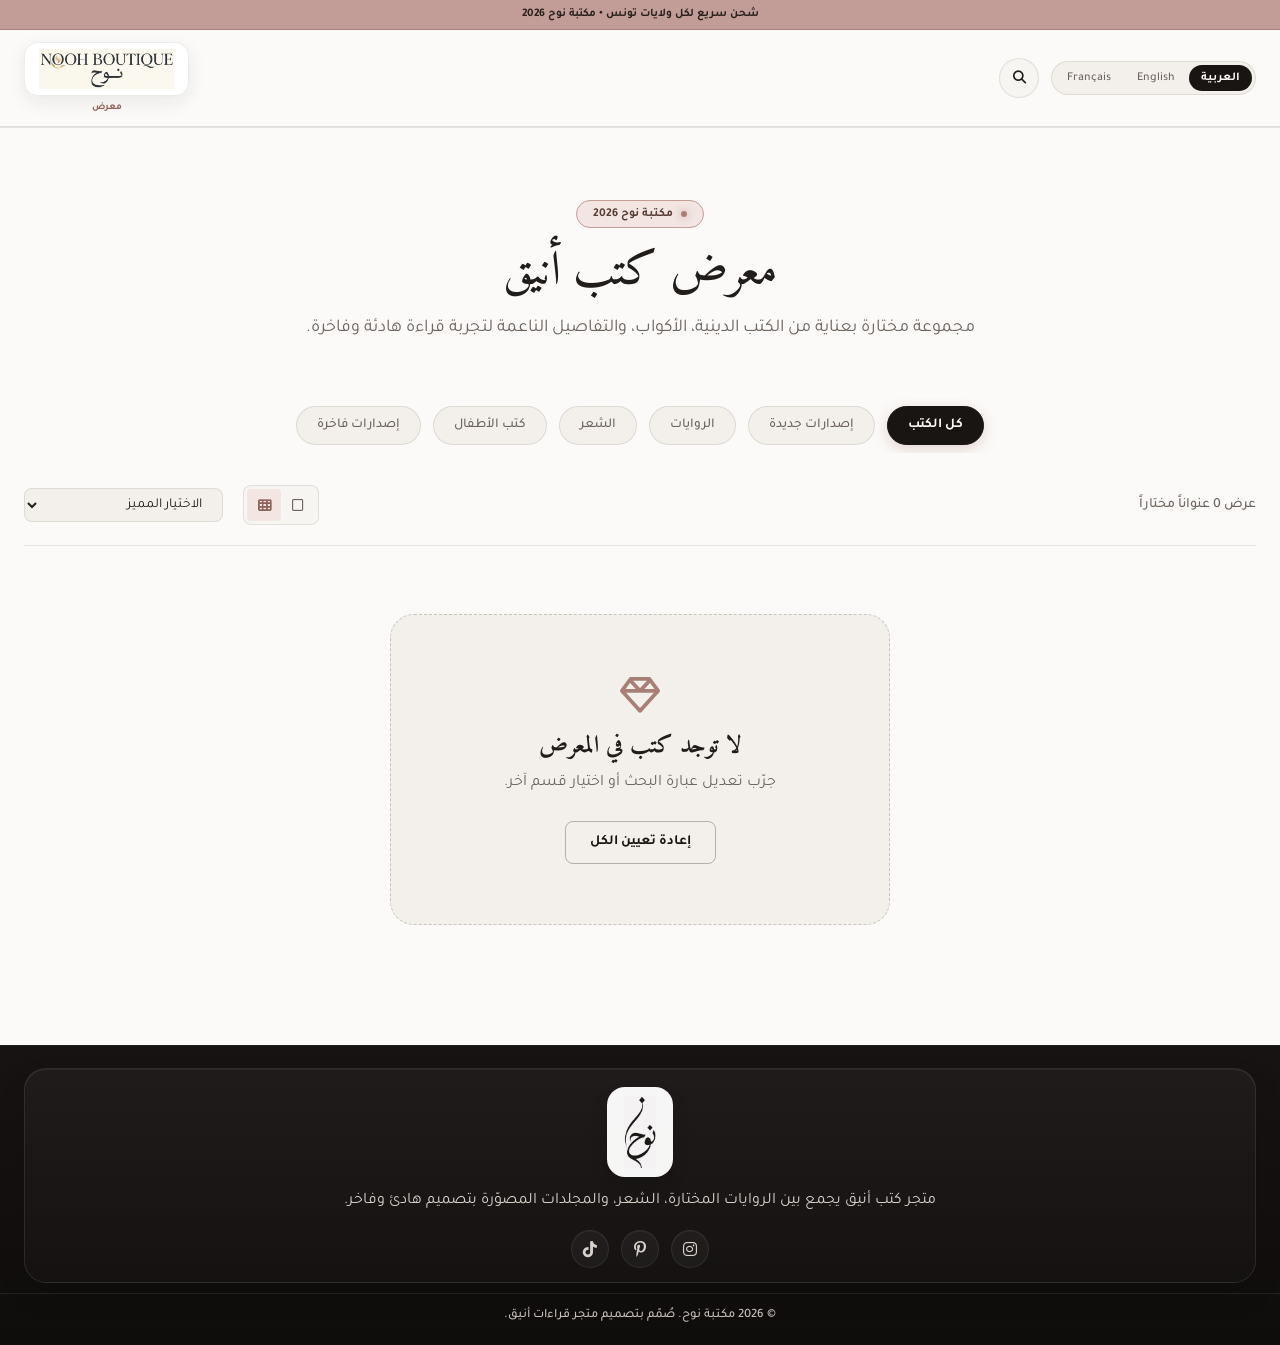
==== commit befb48da: "Website updates" ====
--- a/index.html
+++ b/index.html
@@ -5,8 +5,8 @@
 <meta name="viewport" content="width=device-width, initial-scale=1.0" />
 <title>NOOH Bookshop — نوح | مكتبة 2026</title>
 <meta name="description" content="NOOH Bookshop — Curated books, poetry, and illustrated editions. مكتبة نوح — كتب مختارة، شعر، وإصدارات مصوّرة." />
-<!-- Favicon = the calligraphy mark (save the 2nd generated logo as assets/nooh-mark.png) -->
-<link rel="icon" type="image/png" href="nouh.jpg" />
+<!-- Favicon = the updated modified brand image -->
+<link rel="icon" type="image/png" href="assets/icon%20nooh-modified.png" />
 <link rel="preconnect" href="https://fonts.googleapis.com" />
 <link rel="preconnect" href="https://fonts.gstatic.com" crossorigin />
 <link href="https://fonts.googleapis.com/css2?family=Libre+Caslon+Text:ital,wght@0,400;0,700;1,400&family=Hanken+Grotesk:wght@300;400;500;600;700&family=Amiri:wght@400;700&family=Tajawal:wght@300;400;500;700&display=swap" rel="stylesheet" />
@@ -23,30 +23,20 @@
   <div class="nav-container">
     <button id="mobile-menu-toggle" class="nav-icon-btn mobile-only" aria-label="Menu"><i class="fa-solid fa-bars"></i></button>
 
-    <nav class="nav-links desktop-only">
-      <a href="#" class="nav-link active" data-i18n="nav_gallery">المعرض</a>
-      <a href="#" class="nav-link" data-i18n="nav_collections">المجموعات</a>
-      <a href="#" class="nav-link" data-i18n="nav_silk">حرير وساتان</a>
-    </nav>
-
-    <!-- BRAND LOGO -->
-    <a href="#" class="brand-logo">
-      <img src="assets/logo-nooh.png" alt="NOOH — نوح" class="brand-logo-img" />
-      <span class="brand-sub" data-i18n="brand_sub">بوتيك</span>
-    </a>
-
-    <div class="nav-actions">
+    <div class="nav-actions nav-actions-left">
       <div class="lang-switcher" id="lang-switcher" role="group" aria-label="Language">
         <button class="lang-btn active" data-lang="ar">العربية</button>
         <button class="lang-btn" data-lang="en">English</button>
         <button class="lang-btn" data-lang="fr">Français</button>
       </div>
-      <a href="#" class="nav-link desktop-only" data-i18n="nav_pearlcare">العناية باللؤلؤ</a>
-      <a href="#" class="nav-link desktop-only" data-i18n="nav_bespoke">حسب الطلب</a>
       <button id="search-toggle-btn" class="nav-icon-btn" aria-label="Search"><i class="fa-solid fa-magnifying-glass"></i></button>
-      <button class="nav-icon-btn" aria-label="Wishlist"><i class="fa-regular fa-heart"></i><span class="badge" id="wishlist-count">1</span></button>
-      <button id="cart-btn" class="nav-icon-btn" aria-label="Cart"><i class="fa-solid fa-bag-shopping"></i><span class="badge" id="cart-count">02</span></button>
     </div>
+
+    <!-- BRAND LOGO -->
+    <a href="#" class="brand-logo brand-logo-right">
+      <img src="assets/logo-nooh.png" alt="NOOH — نوح" class="brand-logo-img" />
+      <span class="brand-sub" data-i18n="brand_sub">بوتيك</span>
+    </a>
   </div>
 
   <div class="search-overlay-bar" id="search-overlay">
@@ -179,40 +169,18 @@
 
 <!-- ══ Footer ══ -->
 <footer class="footer-section">
-  <div class="footer-container">
-    <div class="footer-brand">
+  <div class="footer-container footer-simple">
+    <div class="footer-brand footer-brand-simple">
       <span class="footer-logo-wrap"><img src="nouh.jpg" alt="نوح" class="footer-logo-img" /></span>
-      <p class="body-md footer-text" data-i18n="footer_desc">مفهوم متجر أثيري يجمع لآلئ الباروك المستوحاة من الطبيعة مع جماليات المخمل ذات الفخامة الهادئة.</p>
+      <p class="body-md footer-text" data-i18n="footer_desc">متجر كتب أنيق يجمع بين الروايات المختارة، الشعر، والمجلدات المصوّرة بتصميم هادئ وفاخر</p>
       <div class="social-links">
         <a href="#" aria-label="Instagram"><i class="fa-brands fa-instagram"></i></a>
         <a href="#" aria-label="Pinterest"><i class="fa-brands fa-pinterest-p"></i></a>
         <a href="#" aria-label="TikTok"><i class="fa-brands fa-tiktok"></i></a>
       </div>
     </div>
-    <div class="footer-col">
-      <h4 class="label-lg footer-head" data-i18n="col_collections">المجموعات</h4>
-      <a href="#" data-i18n="link_tahitian">لآلئ تاهيتي</a>
-      <a href="#" data-i18n="link_southsea">لآلئ البحار الجنوبية الذهبية</a>
-      <a href="#" data-i18n="link_baroque">إصدارات باروك</a>
-      <a href="#" data-i18n="link_silkvelvet">أزياء الحرير والمخمل</a>
-    </div>
-    <div class="footer-col">
-      <h4 class="label-lg footer-head" data-i18n="col_atelier">المشغل</h4>
-      <a href="#" data-i18n="link_philosophy">فلسفتنا</a>
-      <a href="#" data-i18n="link_luster">العناية بلمعة اللؤلؤ</a>
-      <a href="#" data-i18n="link_commissions">طلبات خاصة</a>
-      <a href="#" data-i18n="link_sustainability">الاستدامة</a>
-    </div>
-    <div class="footer-col">
-      <h4 class="label-lg footer-head" data-i18n="col_newsletter">النشرة البريدية</h4>
-      <p class="label-sm footer-text" data-i18n="news_desc">اشترك للحصول على معاينة خاصة للإصدارات الجديدة.</p>
-      <form id="newsletter-form" class="newsletter-form">
-        <input type="email" required placeholder="email@example.com" aria-label="Email" />
-        <button class="btn btn-rose" type="submit" data-i18n="join">انضم</button>
-      </form>
-    </div>
   </div>
-  <div class="footer-bottom"><span class="label-sm footer-text" data-i18n="footer_bottom">© 2026 بوتيك نوح. صُمّم بمواصفات المتجر الأثيري.</span></div>
+  <div class="footer-bottom"><span class="label-sm footer-text" data-i18n="footer_bottom">© 2026 مكتبة نوح. صُمّم بتصميم متجر قراءات أنيق.</span></div>
 </footer>
 
 <div id="toast-container" class="toast-container"></div>
--- a/styles.css
+++ b/styles.css
@@ -76,7 +76,9 @@
 /* ── Navbar ── */
 .navbar-glass { position: sticky; top: 0; z-index: 100; background: rgba(251, 250, 248, 0.92); backdrop-filter: blur(16px); -webkit-backdrop-filter: blur(16px); border-bottom: 1px solid var(--hairline); }
 .nav-container { max-width: var(--container-max); margin: 0 auto; padding: 12px var(--spacing-gutter); display: flex; align-items: center; justify-content: space-between; gap: 16px; }
-.brand-logo { display: flex; flex-direction: column; align-items: center; gap: 6px; }
+.brand-logo { display: flex; flex-direction: column; align-items: center; gap: 6px; margin-inline-start: auto; }
+.brand-logo-right { order: 2; }
+.nav-actions-left { order: 1; }
 .brand-logo-img {
   height: 54px;
   width: auto;
@@ -244,31 +246,78 @@
 @keyframes slideInLeft  { from { transform: translateX(-100%); opacity: 0; } to { transform: translateX(0); opacity: 1; } }
 
 /* ── Footer (ink inversion of the logo) ── */
-.footer-section { background: var(--color-carbon); margin-top: auto; }
-.footer-container { max-width: var(--container-max); margin: 0 auto; padding: 60px var(--spacing-gutter); display: grid; grid-template-columns: 1fr; gap: 40px; }
+.footer-section {
+  background: linear-gradient(180deg, #171312 0%, #0F0D0C 100%);
+  margin-top: auto;
+  border-top: 1px solid rgba(255,255,255,0.08);
+}
+.footer-container {
+  max-width: none;
+  width: 100%;
+  margin: 0;
+  padding: 22px var(--spacing-gutter) 14px;
+  display: block;
+  gap: 0;
+}
+.footer-simple {
+  max-width: none;
+  width: 100%;
+  padding-bottom: 10px;
+}
 @media (min-width: 768px) { .footer-container { grid-template-columns: 1.4fr 1fr 1fr 1.4fr; } }
+.footer-brand-simple {
+  display: flex;
+  flex-direction: column;
+  align-items: center;
+  justify-content: center;
+  text-align: center;
+  width: 100%;
+  background: linear-gradient(180deg, rgba(255,255,255,0.04), rgba(255,255,255,0.02));
+  border: 1px solid rgba(255,255,255,0.09);
+  border-radius: 22px;
+  padding: 18px 18px 14px;
+  box-shadow: inset 0 1px 0 rgba(255,255,255,0.06), 0 12px 28px rgba(0,0,0,0.12);
+}
 .footer-logo-wrap {
   display: inline-flex;
   align-items: center;
   justify-content: center;
   background: rgba(255,255,255,0.96);
   border-radius: 18px;
-  padding: 10px 20px;
-  margin-bottom: 16px;
+  padding: 8px 16px;
+  margin-bottom: 12px;
   border: 1px solid rgba(255,255,255,0.08);
-  box-shadow: 0 8px 18px rgba(0,0,0,0.12);
+  box-shadow: 0 10px 18px rgba(0,0,0,0.12);
 }
 .footer-logo-img {
-  height: 76px;
+  height: 72px;
   width: auto;
   object-fit: contain;
   display: block;
 }
 .footer-text { color: #B7B0AA; }
-.footer-brand p { max-width: 320px; margin-bottom: 20px; }
-.social-links { display: flex; gap: 12px; }
-.social-links a { width: 36px; height: 36px; border-radius: var(--radius-full); background: #241F1B; display: flex; align-items: center; justify-content: center; color: #D8D2CC; }
-.social-links a:hover { background: var(--color-primary); color: var(--color-carbon); }
+.footer-brand-simple .footer-text {
+  max-width: 100%;
+  width: 100%;
+  margin: 0 auto 12px;
+  color: #D9D2CC;
+  font-size: 1rem;
+  line-height: 1.6;
+}
+.social-links { display: flex; gap: 12px; justify-content: center; margin-top: 4px; }
+.social-links a {
+  width: 38px;
+  height: 38px;
+  border-radius: var(--radius-full);
+  background: rgba(255,255,255,0.04);
+  border: 1px solid rgba(255,255,255,0.08);
+  display: flex;
+  align-items: center;
+  justify-content: center;
+  color: #D8D2CC;
+  box-shadow: inset 0 1px 0 rgba(255,255,255,0.04);
+}
+.social-links a:hover { background: var(--color-primary); color: var(--color-carbon); transform: translateY(-2px); }
 .footer-col { display: flex; flex-direction: column; gap: 10px; }
 .footer-col a { font-size: 0.875rem; color: #B7B0AA; }
 .footer-col a:hover { color: var(--color-primary); }
@@ -276,7 +325,19 @@
 .newsletter-form { display: flex; gap: 8px; margin-top: 12px; }
 .newsletter-form input { flex: 1; background: #241F1B; border: 1px solid rgba(251, 250, 248, 0.15); border-radius: var(--radius-default); padding: 10px 12px; color: #F6F4F1; }
 .newsletter-form input:focus { border-color: var(--color-primary); }
-.footer-bottom { text-align: center; padding: 20px var(--spacing-gutter); border-top: 1px solid rgba(251, 250, 248, 0.08); }
+.footer-bottom {
+  text-align: center;
+  padding: 12px var(--spacing-gutter) 20px;
+  border-top: 1px solid rgba(251, 250, 248, 0.08);
+  max-width: none;
+  width: 100%;
+  margin: 0;
+}
+.footer-bottom .footer-text {
+  color: #C7BEB9;
+  letter-spacing: 0.02em;
+  font-size: 0.8rem;
+}
 
 /* ── RTL (Arabic) mirroring ── */
 [dir="rtl"] .search-input-wrapper .search-icon { left: auto; right: 16px; }
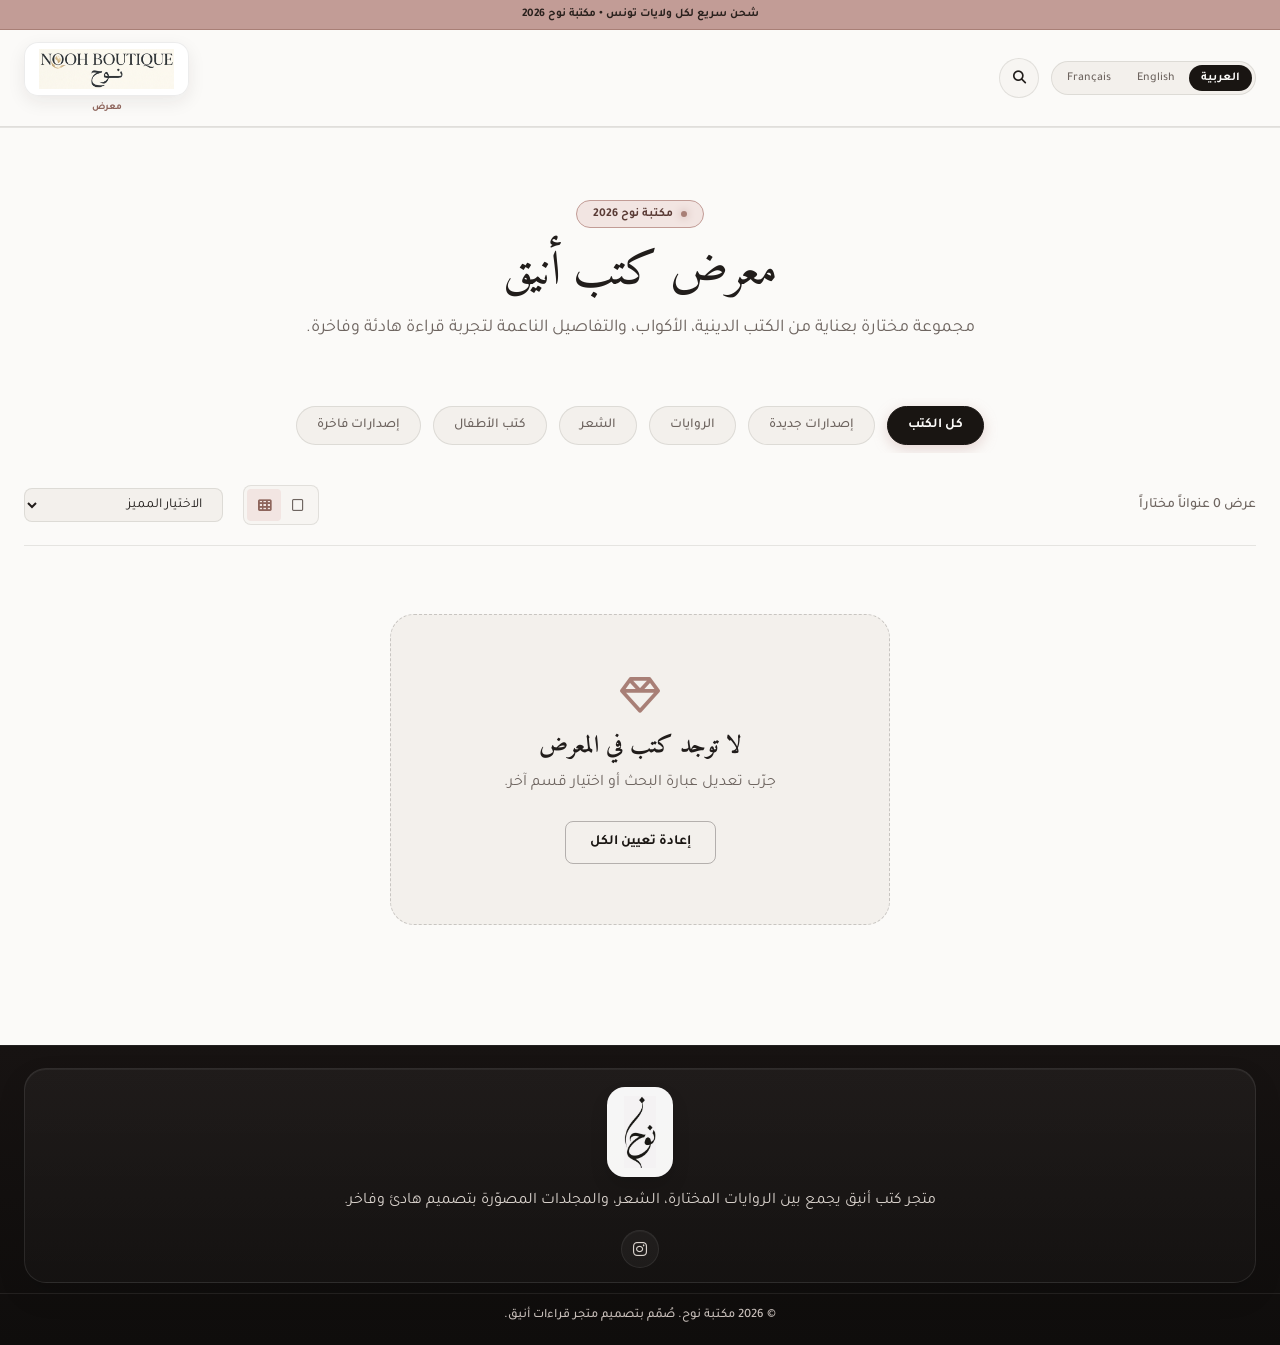
==== commit b08c2d55: "Update footer Instagram link" ====
--- a/index.html
+++ b/index.html
@@ -174,9 +174,7 @@
       <span class="footer-logo-wrap"><img src="nouh.jpg" alt="نوح" class="footer-logo-img" /></span>
       <p class="body-md footer-text" data-i18n="footer_desc">متجر كتب أنيق يجمع بين الروايات المختارة، الشعر، والمجلدات المصوّرة بتصميم هادئ وفاخر</p>
       <div class="social-links">
-        <a href="#" aria-label="Instagram"><i class="fa-brands fa-instagram"></i></a>
-        <a href="#" aria-label="Pinterest"><i class="fa-brands fa-pinterest-p"></i></a>
-        <a href="#" aria-label="TikTok"><i class="fa-brands fa-tiktok"></i></a>
+        <a href="https://www.instagram.com/nooh.tn/" target="_blank" rel="noreferrer" aria-label="Instagram"><i class="fa-brands fa-instagram"></i></a>
       </div>
     </div>
   </div>
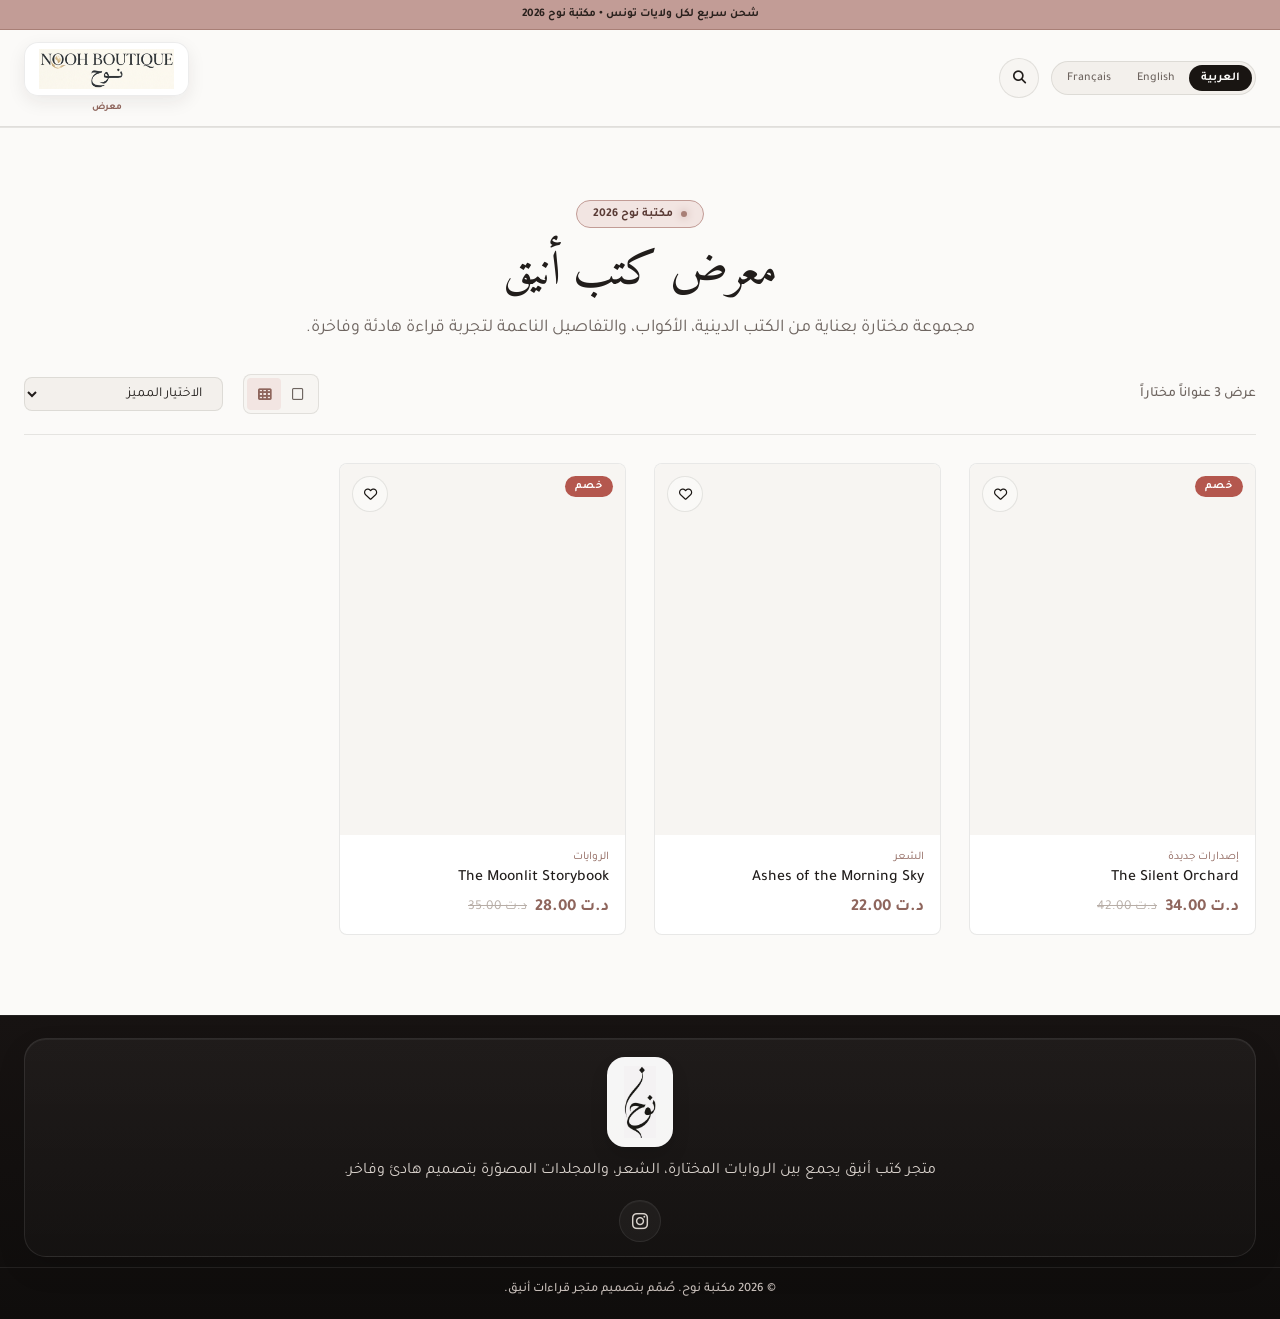
==== commit b8fdc7ec: "Remove categories and switch prices to TND" ====
--- a/index.html
+++ b/index.html
@@ -70,17 +70,6 @@
     <span class="tag-pill"><span class="dot"></span><span data-i18n="hero_tag">إصدار الطبيعة 2026</span></span>
     <h1 class="display-lg" data-i18n="hero_title">معرض احترافي مصقول</h1>
     <p class="body-lg" data-i18n="hero_desc">تشكيلة بورتريه حالمة تجمع بين بريق اللؤلؤ العضوي، وخامات المخمل الفاخرة، وقصّات انسيابية بحدٍّ أدنى من التفاصيل.</p>
-  </section>
-
-  <section class="filter-section">
-    <div class="filter-pills-scroll" id="filter-pills">
-      <button class="pill-btn active" data-category="all" data-i18n="pill_all">كل القطع</button>
-      <button class="pill-btn" data-category="jewelry" data-i18n="pill_jewelry">مجوهرات اللؤلؤ</button>
-      <button class="pill-btn" data-category="silk" data-i18n="pill_silk">حرير وساتان</button>
-      <button class="pill-btn" data-category="tailored" data-i18n="pill_tailored">بلازرات مفصّلة</button>
-      <button class="pill-btn" data-category="accessories" data-i18n="pill_accessories">إكسسوارات</button>
-      <button class="pill-btn" data-category="care" data-i18n="pill_care">العناية باللؤلؤ</button>
-    </div>
   </section>
 
   <section class="toolbar-section">
--- a/styles.css
+++ b/styles.css
@@ -306,8 +306,8 @@
 }
 .social-links { display: flex; gap: 12px; justify-content: center; margin-top: 4px; }
 .social-links a {
-  width: 38px;
-  height: 38px;
+  width: 42px;
+  height: 42px;
   border-radius: var(--radius-full);
   background: rgba(255,255,255,0.04);
   border: 1px solid rgba(255,255,255,0.08);
@@ -316,6 +316,9 @@
   justify-content: center;
   color: #D8D2CC;
   box-shadow: inset 0 1px 0 rgba(255,255,255,0.04);
+}
+.social-links a i {
+  font-size: 1.15rem;
 }
 .social-links a:hover { background: var(--color-primary); color: var(--color-carbon); transform: translateY(-2px); }
 .footer-col { display: flex; flex-direction: column; gap: 10px; }
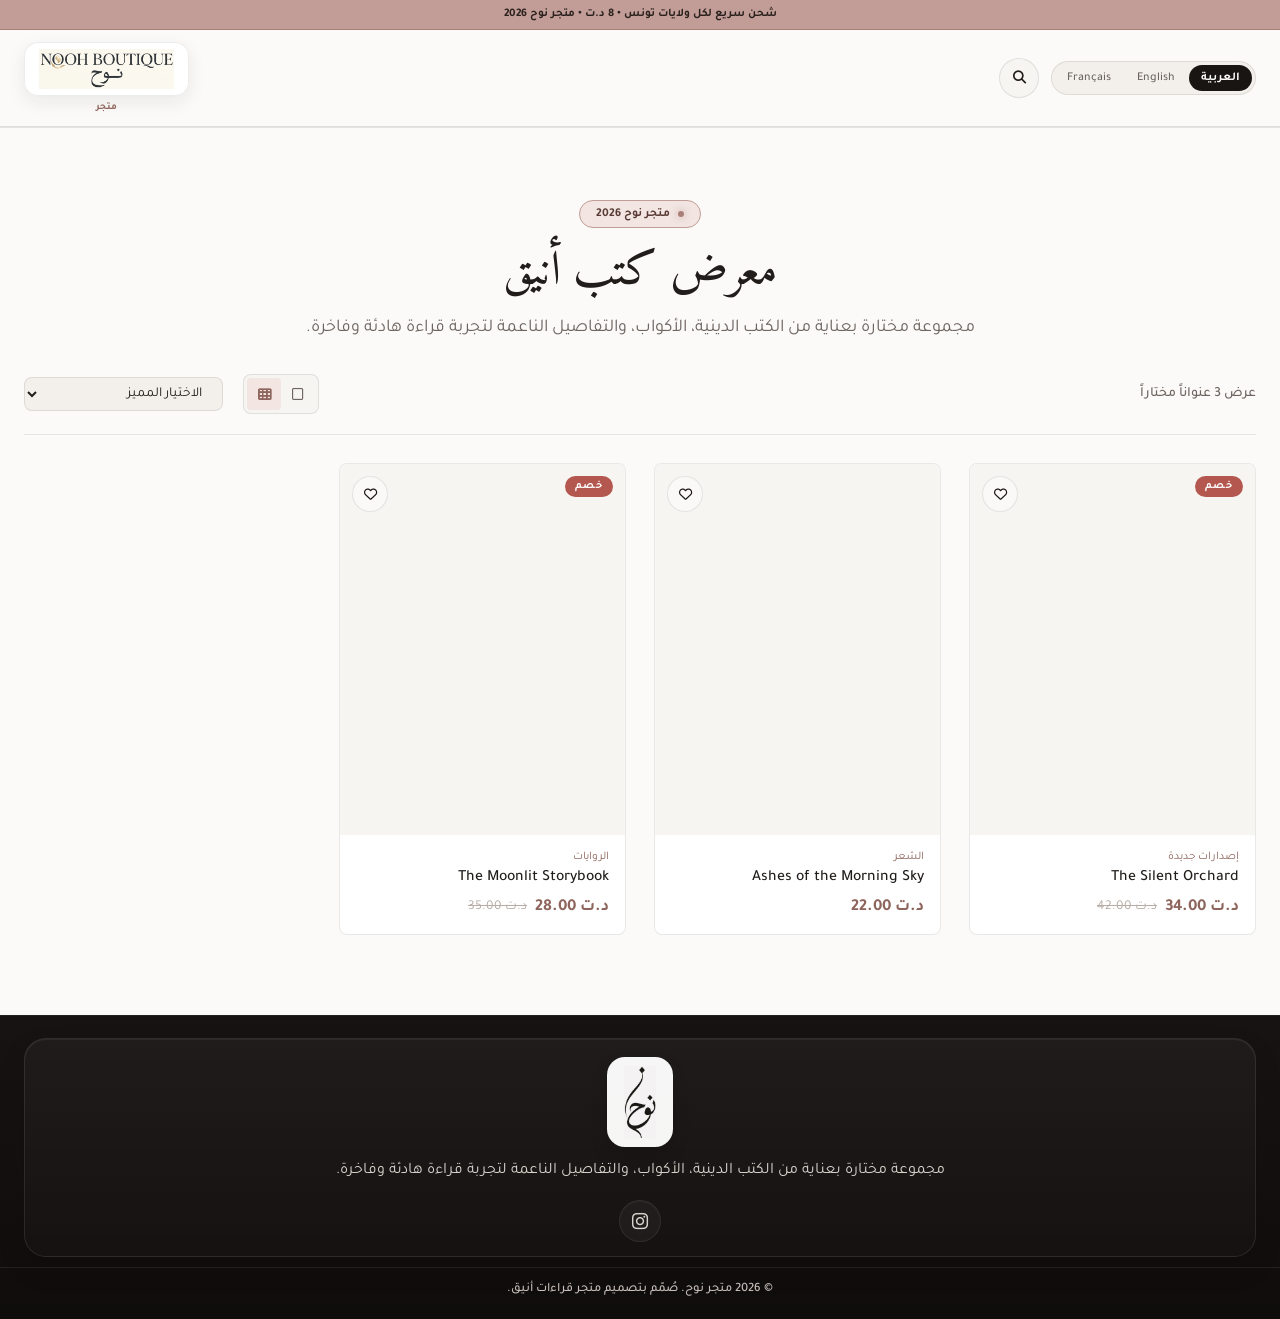
==== commit 0e6d8997: "Update shop branding and footer copy" ====
--- a/index.html
+++ b/index.html
@@ -3,8 +3,8 @@
 <head>
 <meta charset="UTF-8" />
 <meta name="viewport" content="width=device-width, initial-scale=1.0" />
-<title>NOOH Bookshop — نوح | مكتبة 2026</title>
-<meta name="description" content="NOOH Bookshop — Curated books, poetry, and illustrated editions. مكتبة نوح — كتب مختارة، شعر، وإصدارات مصوّرة." />
+<title>مكتبة نوح — نوح | مكتبة 2026</title>
+<meta name="description" content="مكتبة نوح — كتب مختارة، شعر، وإصدارات مصوّرة. NOOH Bookstore — Curated books, poetry, and illustrated editions." />
 <!-- Favicon = the updated modified brand image -->
 <link rel="icon" type="image/png" href="assets/icon%20nooh-modified.png" />
 <link rel="preconnect" href="https://fonts.googleapis.com" />
@@ -16,7 +16,7 @@
 <body>
 
 <!-- ══ Announcement Bar ══ -->
-<div class="announcement-bar" data-i18n="announcement">مرحبا بكم في متجر نوح</div>
+<div class="announcement-bar" data-i18n="announcement">شحن سريع لكل ولايات تونس • 8 د.ت • متجر نوح 2026</div>
 
 <!-- ══ Header ══ -->
 <header class="navbar-glass">
@@ -35,7 +35,7 @@
     <!-- BRAND LOGO -->
     <a href="#" class="brand-logo brand-logo-right">
       <img src="assets/logo-nooh.png" alt="NOOH — نوح" class="brand-logo-img" />
-      <span class="brand-sub" data-i18n="brand_sub">بوتيك</span>
+      <span class="brand-sub" data-i18n="brand_sub">متجر</span>
     </a>
   </div>
 
@@ -167,7 +167,7 @@
       </div>
     </div>
   </div>
-  <div class="footer-bottom"><span class="label-sm footer-text" data-i18n="footer_bottom">© 2026 مكتبة نوح. صُمّم بتصميم متجر قراءات أنيق.</span></div>
+  <div class="footer-bottom"><span class="label-sm footer-text" data-i18n="footer_bottom">© 2026 متجر نوح. صُمّم بتصميم متجر قراءات أنيق.</span></div>
 </footer>
 
 <div id="toast-container" class="toast-container"></div>
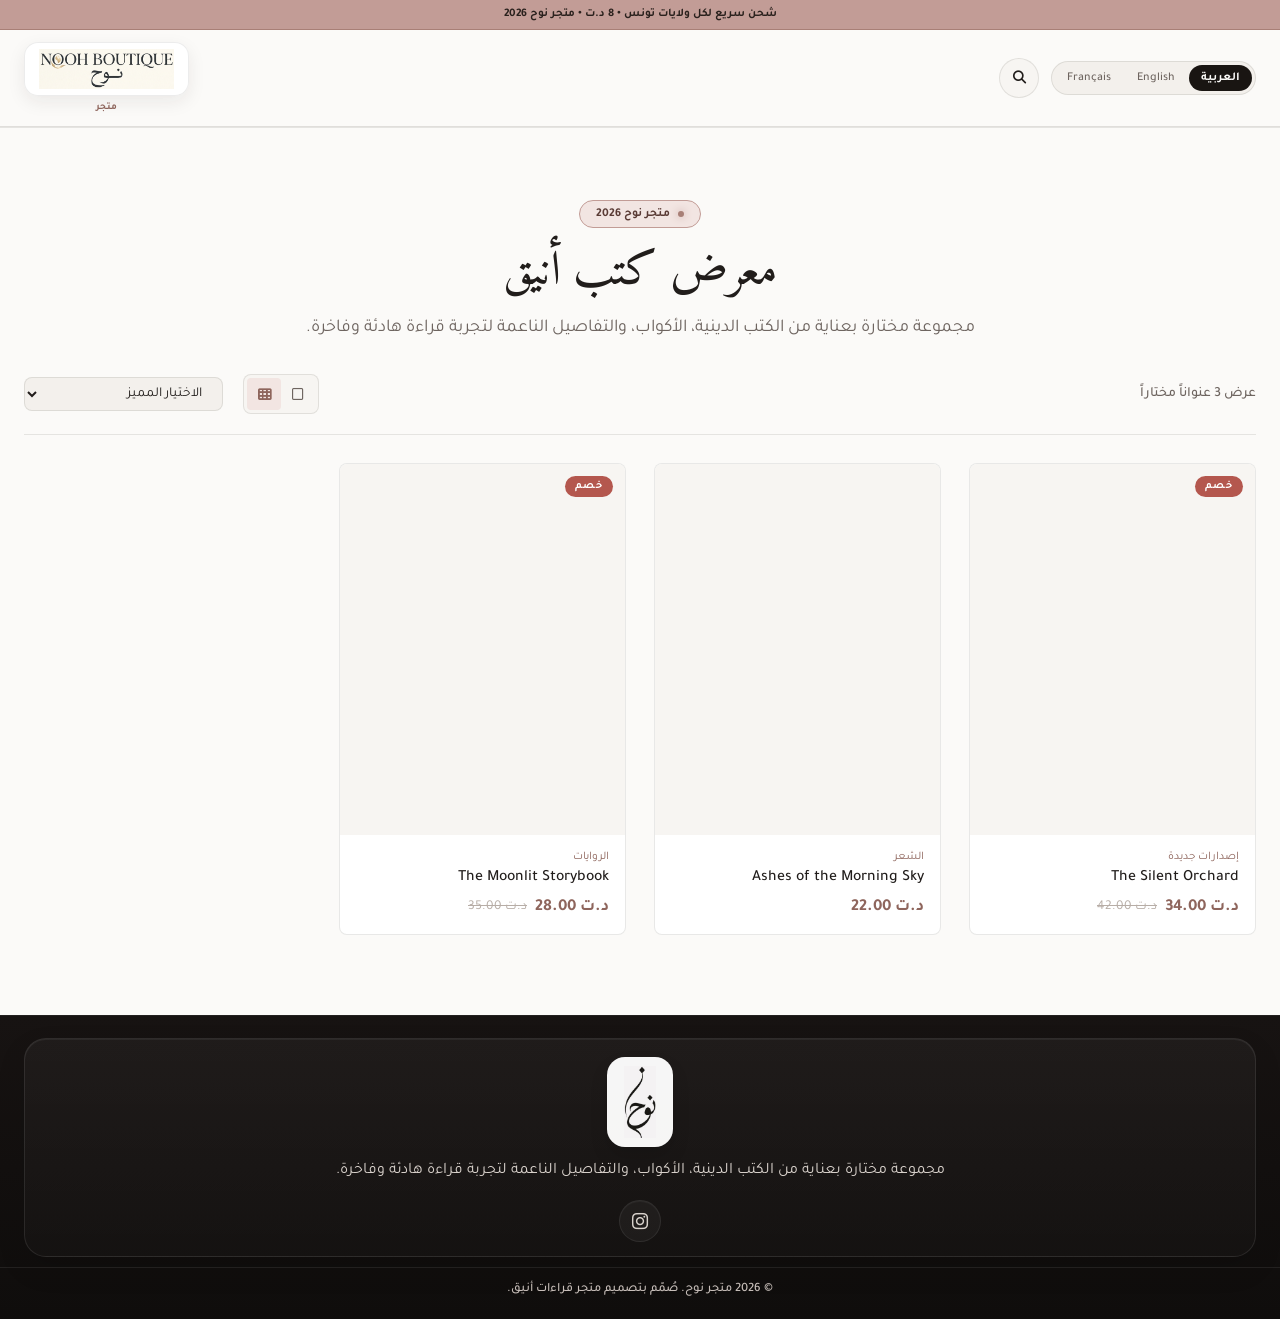
==== commit f901e5ff: "Improve mobile header and remove unused UI controls" ====
--- a/index.html
+++ b/index.html
@@ -21,8 +21,6 @@
 <!-- ══ Header ══ -->
 <header class="navbar-glass">
   <div class="nav-container">
-    <button id="mobile-menu-toggle" class="nav-icon-btn mobile-only" aria-label="Menu"><i class="fa-solid fa-bars"></i></button>
-
     <div class="nav-actions nav-actions-left">
       <div class="lang-switcher" id="lang-switcher" role="group" aria-label="Language">
         <button class="lang-btn active" data-lang="ar">العربية</button>
@@ -47,22 +45,6 @@
     </div>
   </div>
 </header>
-
-<!-- ══ Mobile Drawer ══ -->
-<div class="mobile-nav-overlay" id="mobile-nav-overlay"></div>
-<aside class="mobile-nav-drawer" id="mobile-nav-drawer">
-  <div class="mobile-drawer-header">
-    <img src="assets/logo-nooh.png" alt="NOOH — نوح" class="drawer-logo-img" />
-    <button id="close-mobile-nav" class="nav-icon-btn"><i class="fa-solid fa-xmark"></i></button>
-  </div>
-  <nav class="mobile-nav-links">
-    <a href="#" class="mobile-link active"><i class="fa-regular fa-images"></i><span data-i18n="nav_gallery">المعرض</span></a>
-    <a href="#" class="mobile-link"><i class="fa-regular fa-gem"></i><span data-i18n="nav_collections">المجموعات</span></a>
-    <a href="#" class="mobile-link"><i class="fa-solid fa-feather"></i><span data-i18n="nav_silk">حرير وساتان</span></a>
-    <a href="#" class="mobile-link"><i class="fa-regular fa-circle-dot"></i><span data-i18n="nav_pearlcare">العناية باللؤلؤ</span></a>
-    <a href="#" class="mobile-link"><i class="fa-regular fa-pen-ruler"></i><span data-i18n="nav_bespoke">حسب الطلب</span></a>
-  </nav>
-</aside>
 
 <!-- ══ Main ══ -->
 <main class="main-wrapper">
@@ -118,14 +100,6 @@
           <span class="rating-stars"><i class="fa-solid fa-star"></i><i class="fa-solid fa-star"></i><i class="fa-solid fa-star"></i><i class="fa-solid fa-star"></i><i class="fa-solid fa-star-half-stroke"></i>&nbsp;(4.9)</span>
         </div>
         <p id="modal-desc" class="body-md text-muted"></p>
-        <div class="option-group">
-          <span class="label-lg text-muted" data-i18n="select_finish">اختر اللمعة / اللون</span>
-          <div class="swatch-group">
-            <button class="swatch-btn active" data-finish="sage"  style="background:#C29C96" title="Dusty Rose"></button>
-            <button class="swatch-btn" data-finish="carbon" style="background:#211D1B" title="Carbon"></button>
-            <button class="swatch-btn" data-finish="ivory" style="background:#EFECE8" title="Ivory"></button>
-          </div>
-        </div>
         <div class="action-row">
           <div class="qty-selector">
             <button id="modal-qty-minus" class="qty-btn">−</button>
--- a/styles.css
+++ b/styles.css
@@ -123,17 +123,6 @@
 .search-input-wrapper input:focus { border-color: var(--color-rose-deep); box-shadow: 0 0 12px rgba(194, 156, 150, 0.3); }
 .clear-search-btn { position: absolute; right: 16px; color: var(--color-on-surface-variant); }
 
-/* Mobile drawer */
-.mobile-nav-overlay { position: fixed; inset: 0; background: rgba(25, 21, 18, 0.5); backdrop-filter: blur(4px); z-index: 200; opacity: 0; pointer-events: none; transition: opacity 0.3s ease; }
-.mobile-nav-overlay.active { opacity: 1; pointer-events: auto; }
-.mobile-nav-drawer { position: fixed; top: 0; left: 0; bottom: 0; width: 280px; background: var(--color-surface); z-index: 201; transform: translateX(-100%); transition: transform 0.35s cubic-bezier(0.25, 0.8, 0.25, 1); display: flex; flex-direction: column; padding: 20px; border-right: 1px solid var(--hairline); }
-.mobile-nav-drawer.active { transform: translateX(0); }
-.mobile-drawer-header { display: flex; align-items: center; justify-content: space-between; padding-bottom: 16px; border-bottom: 1px solid var(--hairline); }
-.mobile-nav-links { display: flex; flex-direction: column; gap: 8px; margin-top: 20px; }
-.mobile-link { font-size: 1rem; padding: 10px 12px; border-radius: var(--radius-default); display: flex; align-items: center; gap: 12px; color: var(--color-on-surface-variant); }
-.mobile-link i { color: var(--color-rose-deep); }
-.mobile-link.active, .mobile-link:hover { background: var(--color-primary-container); color: var(--color-on-surface); }
-
 /* ── Main / Hero ── */
 .main-wrapper { max-width: var(--container-max); margin: 0 auto; padding: 32px var(--spacing-gutter) 80px; width: 100%; }
 .gallery-hero { text-align: center; padding: 40px 16px 32px; display: flex; flex-direction: column; align-items: center; }
@@ -169,8 +158,6 @@
 .card-image-wrapper img { position: absolute; inset: 0; width: 100%; height: 100%; transition: transform 0.6s cubic-bezier(0.25, 1, 0.5, 1); }
 .product-card:hover .card-image-wrapper img { transform: scale(1.05); }
 .badge-sale { position: absolute; top: 12px; left: 12px; background: var(--color-sale-red); color: #fff; font-size: 0.68rem; font-weight: 700; letter-spacing: 0.1em; padding: 4px 10px; border-radius: var(--radius-full); z-index: 2; }
-.wishlist-card-btn { position: absolute; top: 12px; right: 12px; width: 36px; height: 36px; border-radius: var(--radius-full); background: rgba(251, 250, 248, 0.8); backdrop-filter: blur(8px); border: 1px solid var(--hairline); color: var(--color-carbon); display: flex; align-items: center; justify-content: center; z-index: 2; transition: var(--transition-bounce); }
-.wishlist-card-btn:hover, .wishlist-card-btn.active { background: var(--color-carbon); color: var(--color-primary); }
 .quick-add-overlay { position: absolute; bottom: 0; left: 0; right: 0; padding: 12px; background: linear-gradient(to top, rgba(25, 21, 18, 0.92), transparent); display: flex; gap: 8px; transform: translateY(100%); opacity: 0; transition: var(--transition-smooth); z-index: 3; }
 .product-card:hover .quick-add-overlay { transform: translateY(0); opacity: 1; }
 .card-details { padding: 16px; display: flex; flex-direction: column; flex: 1; cursor: pointer; }
@@ -210,10 +197,6 @@
 .modal-info { padding: 32px; display: flex; flex-direction: column; }
 .price-rating-row { display: flex; align-items: center; justify-content: space-between; margin: 12px 0 16px; }
 .rating-stars { color: var(--color-rose-deep); font-size: 0.85rem; display: flex; align-items: center; gap: 4px; }
-.option-group { margin: 20px 0; }
-.swatch-group { display: flex; gap: 12px; margin-top: 8px; }
-.swatch-btn { width: 32px; height: 32px; border-radius: var(--radius-full); border: 2px solid transparent; cursor: pointer; transition: var(--transition-smooth); }
-.swatch-btn.active { border-color: var(--color-carbon); transform: scale(1.15); }
 .action-row { display: flex; gap: 16px; margin-top: auto; padding-top: 20px; }
 .qty-selector { display: flex; align-items: center; background: var(--color-surface-container-high); border: 1px solid var(--hairline); border-radius: var(--radius-default); overflow: hidden; }
 .qty-btn { width: 36px; height: 40px; font-size: 1.1rem; }
@@ -345,18 +328,13 @@
 /* ── RTL (Arabic) mirroring ── */
 [dir="rtl"] .search-input-wrapper .search-icon { left: auto; right: 16px; }
 [dir="rtl"] .clear-search-btn { right: auto; left: 16px; }
-[dir="rtl"] .mobile-nav-drawer { left: auto; right: 0; border-right: none; border-left: 1px solid var(--hairline); transform: translateX(100%); }
-[dir="rtl"] .mobile-nav-drawer.active { transform: translateX(0); }
 [dir="rtl"] .cart-drawer { right: auto; left: 0; border-left: none; border-right: 1px solid var(--hairline); transform: translateX(-100%); }
 [dir="rtl"] .cart-drawer.active { transform: translateX(0); }
 [dir="rtl"] .toast-container { right: auto; left: 24px; }
 [dir="rtl"] .toast { animation-name: slideInLeft; }
 [dir="rtl"] .badge-sale { left: auto; right: 12px; }
-[dir="rtl"] .wishlist-card-btn { right: auto; left: 12px; }
 [dir="rtl"] .modal-close-btn { right: auto; left: 16px; }
 [dir="rtl"] .nav-icon-btn .badge { right: auto; left: -4px; }
-
-@media (min-width: 768px) { .mobile-only { display: none !important; } }
 @media (min-width: 768px) and (max-width: 1023px) {
   .nav-container { padding: 12px 20px; }
   .product-grid.grid-2-col { grid-template-columns: repeat(3, minmax(0, 1fr)); }
@@ -377,10 +355,31 @@
 @media (max-width: 767px) {
   .desktop-only { display: none !important; }
   .brand-logo-img { height: 40px; }
-  .nav-container { padding: 10px 16px; gap: 8px; }
-  .nav-actions { width: 100%; justify-content: flex-end; gap: 6px; }
+  .nav-container {
+    padding: 10px 16px;
+    gap: 8px;
+    display: flex;
+    align-items: center;
+    justify-content: space-between;
+  }
+  .nav-actions {
+    width: auto;
+    justify-content: flex-start;
+    gap: 6px;
+    flex: 1;
+  }
+  .nav-actions-left {
+    display: flex;
+    align-items: center;
+    justify-content: flex-start;
+    min-width: 0;
+  }
+  .brand-logo {
+    margin-inline-start: 0;
+    flex-shrink: 0;
+  }
   .nav-icon-btn { width: 36px; height: 36px; }
-  .lang-switcher { gap: 0; }
+  .lang-switcher { gap: 0; flex-shrink: 0; }
   .lang-btn { padding: 5px 9px; font-size: 0.68rem; }
   .search-overlay-bar.active { padding: 12px 16px; }
   .search-input-wrapper input { padding: 11px 44px; font-size: 0.9rem; }
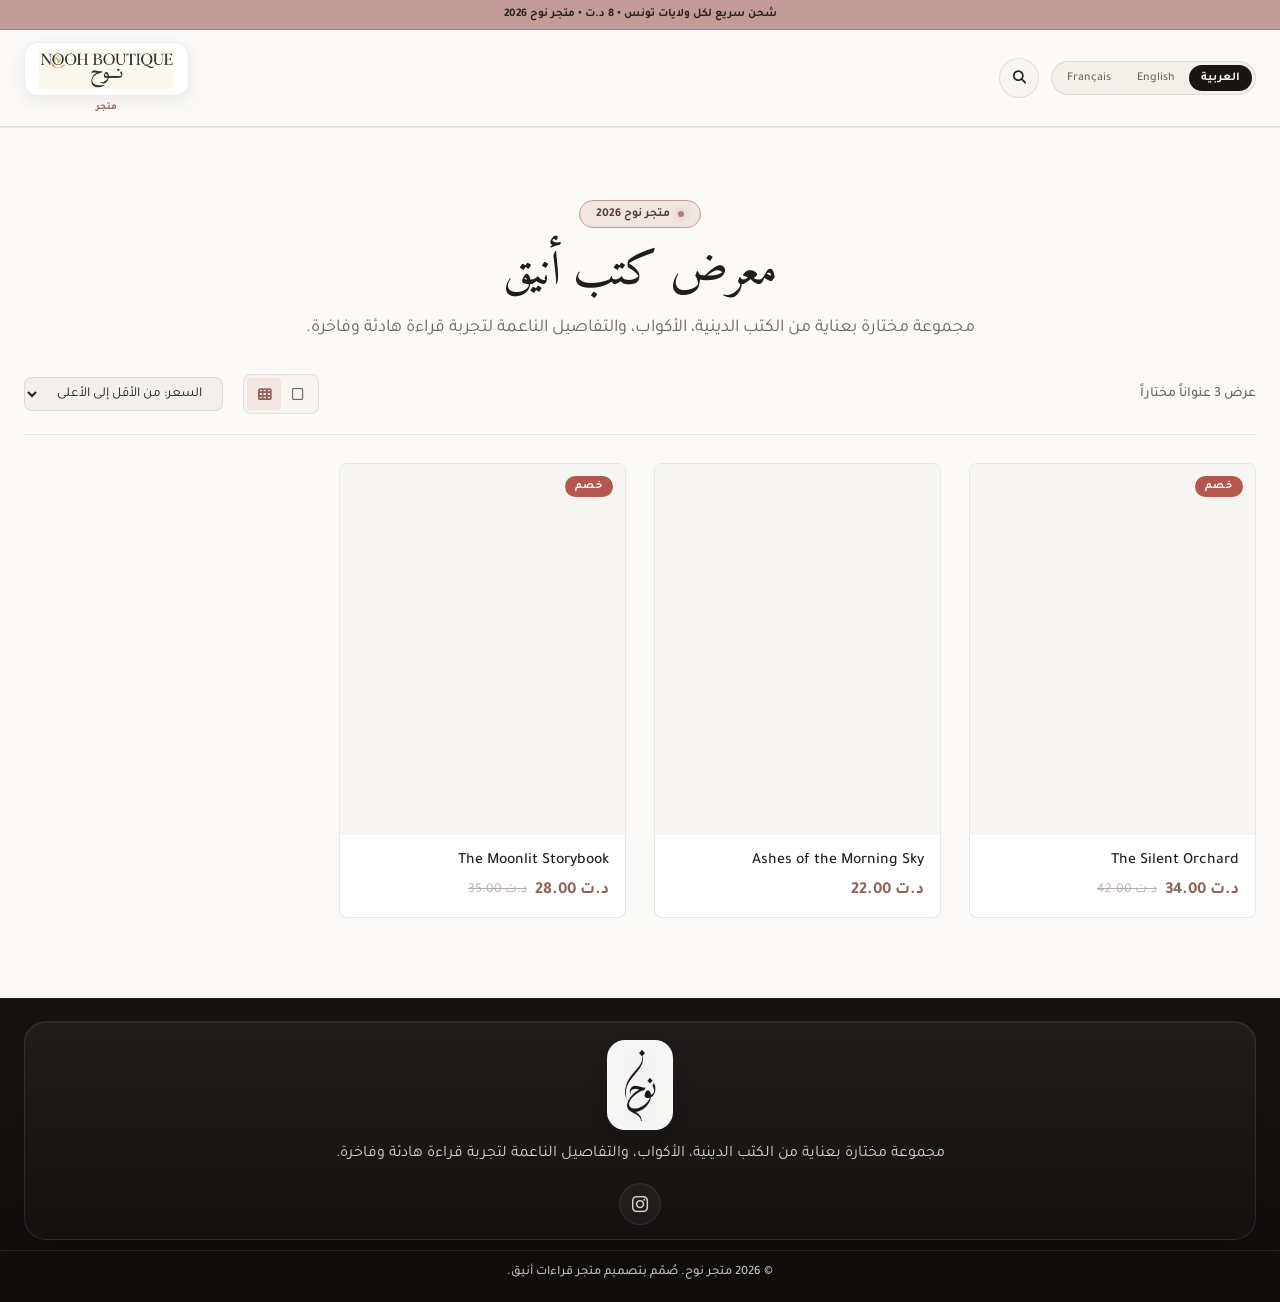
==== commit 44e0c029: "Remove leftover featured UI and finalize storefront cleanup" ====
--- a/index.html
+++ b/index.html
@@ -63,7 +63,6 @@
       </div>
       <div class="custom-dropdown">
         <select id="sort-select" aria-label="Sort">
-          <option value="featured" data-i18n="sort_featured">ترتيب مميز</option>
           <option value="price-low" data-i18n="sort_price_low">السعر: من الأقل إلى الأعلى</option>
           <option value="price-high" data-i18n="sort_price_high">السعر: من الأعلى إلى الأقل</option>
           <option value="newest" data-i18n="sort_newest">أحدث الوصلات</option>
@@ -93,11 +92,9 @@
         <img id="modal-img" src="" alt="" />
       </div>
       <div class="modal-info">
-        <span id="modal-category" class="card-category"></span>
         <h2 id="modal-title" class="headline-md"></h2>
         <div class="price-rating-row">
           <span id="modal-price" class="title-lg text-rose"></span>
-          <span class="rating-stars"><i class="fa-solid fa-star"></i><i class="fa-solid fa-star"></i><i class="fa-solid fa-star"></i><i class="fa-solid fa-star"></i><i class="fa-solid fa-star-half-stroke"></i>&nbsp;(4.9)</span>
         </div>
         <p id="modal-desc" class="body-md text-muted"></p>
         <div class="action-row">
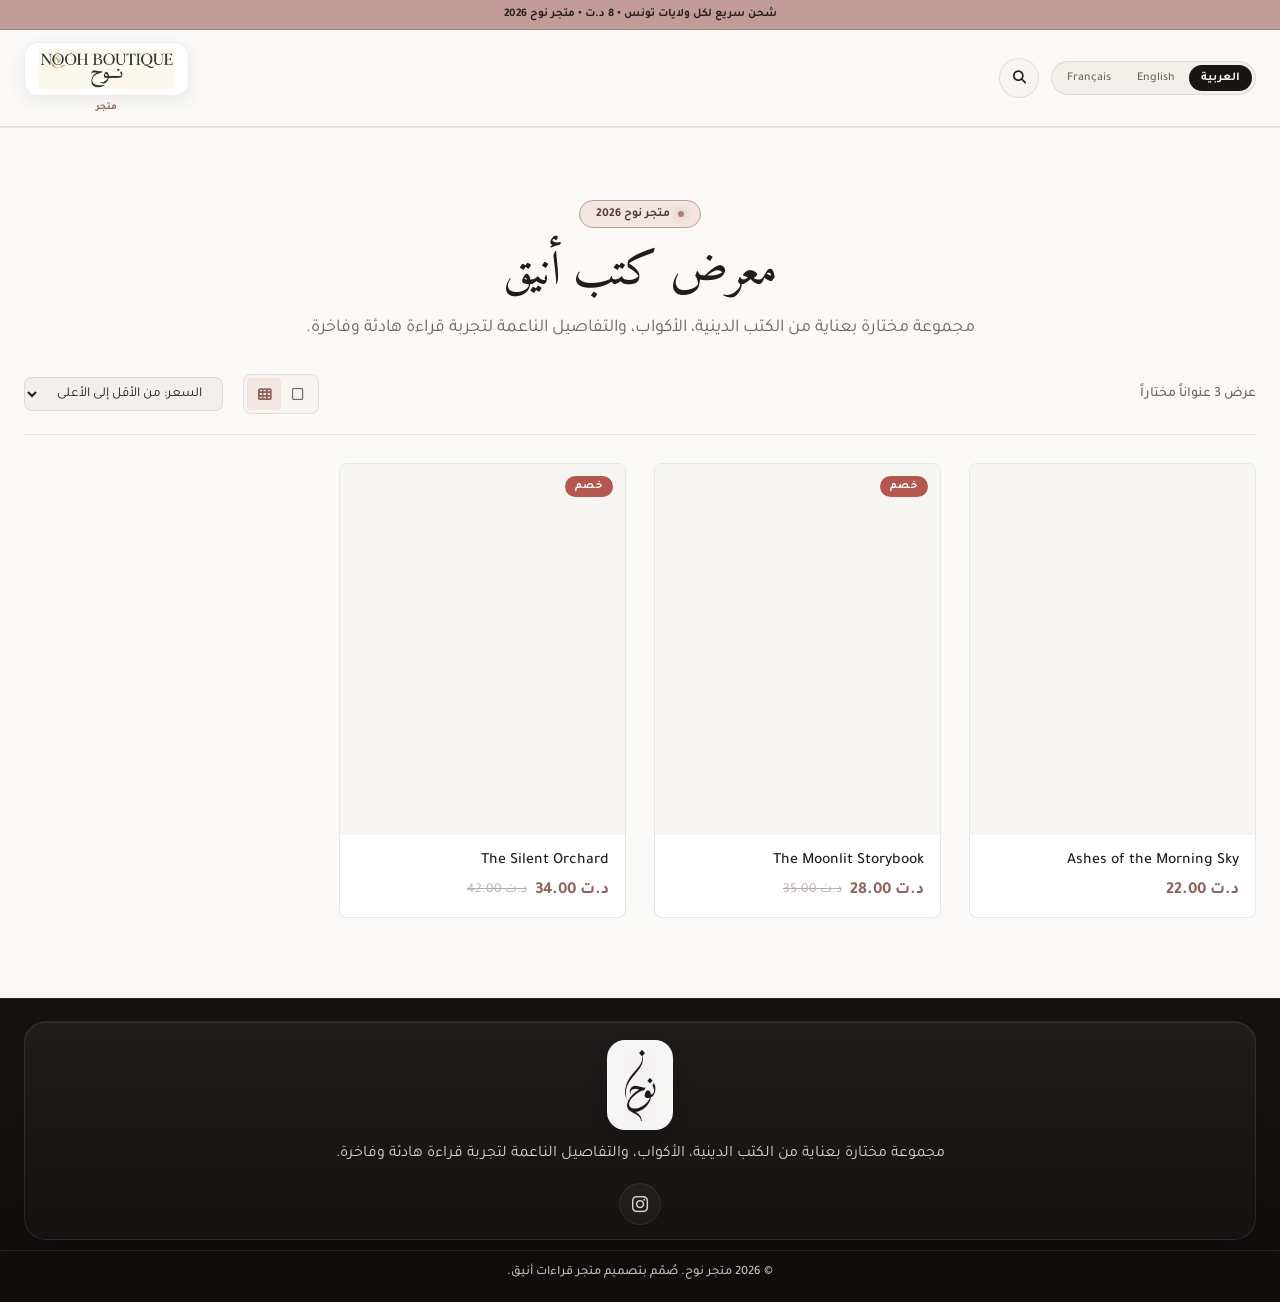
==== commit b244395d: "Update favicon asset references and keep admin/storefront branding aligned" ====
--- a/index.html
+++ b/index.html
@@ -5,8 +5,7 @@
 <meta name="viewport" content="width=device-width, initial-scale=1.0" />
 <title>مكتبة نوح — نوح | مكتبة 2026</title>
 <meta name="description" content="مكتبة نوح — كتب مختارة، شعر، وإصدارات مصوّرة. NOOH Bookstore — Curated books, poetry, and illustrated editions." />
-<!-- Favicon = the updated modified brand image -->
-<link rel="icon" type="image/png" href="assets/icon%20nooh-modified.png" />
+<link rel="icon" type="image/jpeg" href="assets/favicon1.png" />
 <link rel="preconnect" href="https://fonts.googleapis.com" />
 <link rel="preconnect" href="https://fonts.gstatic.com" crossorigin />
 <link href="https://fonts.googleapis.com/css2?family=Libre+Caslon+Text:ital,wght@0,400;0,700;1,400&family=Hanken+Grotesk:wght@300;400;500;600;700&family=Amiri:wght@400;700&family=Tajawal:wght@300;400;500;700&display=swap" rel="stylesheet" />
